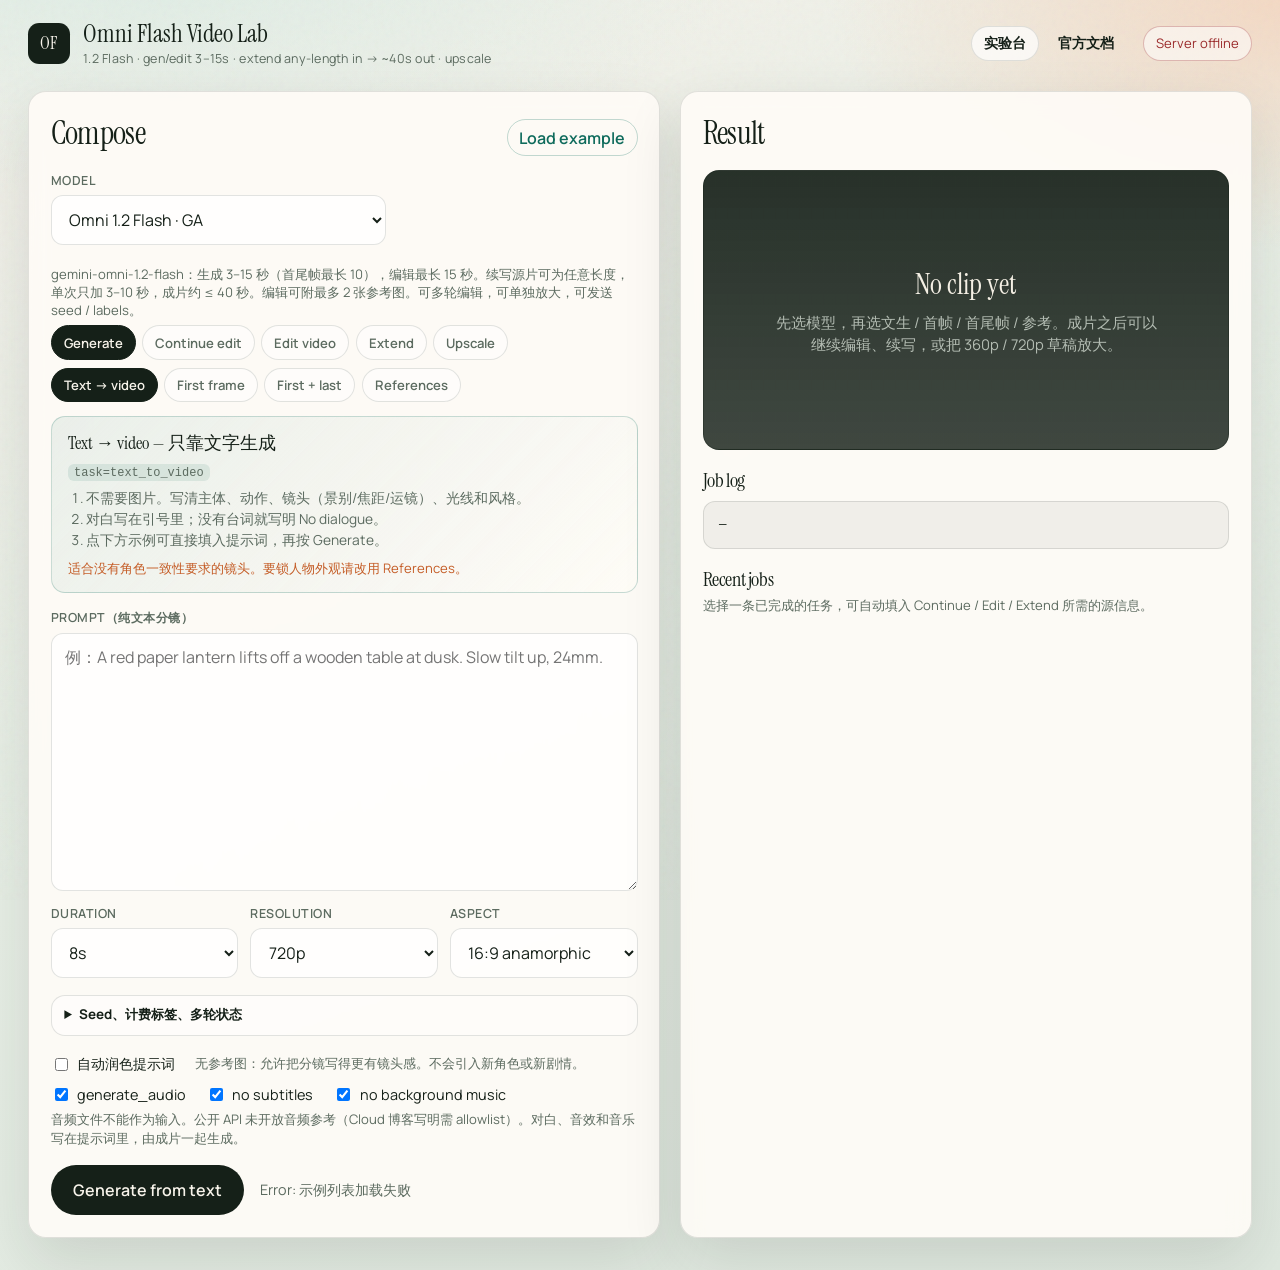
==== static/index.html @ a199cde3 "Omit video task when continuing an Omni interaction. The live API rejects previous_interaction_id to" ====
<!DOCTYPE html>
<html lang="zh-CN">
  <head>
    <meta charset="UTF-8" />
    <meta name="viewport" content="width=device-width, initial-scale=1" />
    <title>Omni Flash Video Lab</title>
    <link rel="preconnect" href="https://fonts.googleapis.com" />
    <link rel="preconnect" href="https://fonts.gstatic.com" crossorigin />
    <link
      href="https://fonts.googleapis.com/css2?family=Instrument+Serif:ital@0;1&family=Manrope:wght@400;500;600;700&display=swap"
      rel="stylesheet"
    />
    <link rel="stylesheet" href="/static/style.css?v=28" />
  </head>
  <body>
    <div class="noise" aria-hidden="true"></div>
    <header class="top">
      <div class="brand">
        <span class="brand-mark">OF</span>
        <div>
          <p class="brand-name">Omni Flash Video Lab</p>
          <p class="brand-sub" id="brandSub">1.2 Flash · 15s gen/edit · extend any-length in → ~40s out · upscale</p>
        </div>
      </div>
      <nav class="site-nav" aria-label="页面">
        <a href="/" aria-current="page">实验台</a>
        <a href="/docs">官方文档</a>
      </nav>
      <div class="health" id="health">Checking GCP…</div>
    </header>

    <main class="layout">
      <section class="panel compose">
        <div class="panel-head">
          <h1>Compose</h1>
          <button type="button" class="ghost" id="loadExample">Load example</button>
        </div>

        <div class="model-bar">
          <label class="field">
            <span>Model</span>
            <select id="modelSelect">
              <option value="gemini-omni-1.2-flash" selected>Omni 1.2 Flash · GA</option>
              <option value="gemini-omni-1.1-flash-preview">Omni 1.1 Flash · Preview</option>
              <option value="custom">自定义模型 ID</option>
            </select>
          </label>
          <label class="field" id="customModelField" hidden>
            <span>Model ID</span>
            <input id="customModel" type="text" spellcheck="false" placeholder="gemini-omni-…" />
          </label>
        </div>
        <p class="hint tight" id="modelNote">
          1.2 正式版：生成/编辑 3–15 秒；续写源片可为任意长度，单次只加 3–10 秒，成片约 ≤ 40 秒；可多轮编辑与放大。
        </p>

        <div class="mode-tabs" id="modeTabs" role="tablist" aria-label="Omni workflow">
          <button type="button" class="mode-tab active" data-mode="generate">Generate</button>
          <button type="button" class="mode-tab" data-mode="continue">Continue edit</button>
          <button type="button" class="mode-tab" data-mode="edit">Edit video</button>
          <button type="button" class="mode-tab" data-mode="extend">Extend</button>
          <button type="button" class="mode-tab" data-mode="upscale">Upscale</button>
        </div>

        <div class="mode-tabs gen-tabs" id="genTabs" role="tablist" aria-label="Generate task">
          <button type="button" class="mode-tab active" data-gen="text_to_video">Text → video</button>
          <button type="button" class="mode-tab" data-gen="image_to_video">First frame</button>
          <button type="button" class="mode-tab" data-gen="frames_to_video">First + last</button>
          <button type="button" class="mode-tab" data-gen="reference_to_video">References</button>
        </div>

        <aside class="guide" id="modeGuide">
          <p class="guide-title" id="guideTitle">Text → video — 纯文本生成</p>
          <p class="guide-task" id="guideTask"><code>task=text_to_video</code></p>
          <ol class="guide-steps" id="guideSteps"></ol>
          <p class="guide-note" id="guideNote"></p>
        </aside>

        <div class="example-row" id="exampleRow">
          <p class="example-label">试用示例</p>
          <div class="example-chips" id="exampleChips"></div>
        </div>

        <div class="source-box" id="sourceBox" hidden>
          <label class="field">
            <span>Source job / interaction</span>
            <input
              id="sourceJobId"
              type="text"
              placeholder="从右侧任务列表中选择，或直接填写 job id"
            />
          </label>
          <label class="field" id="sourceVideoField" hidden>
            <span>source video (gs://)</span>
            <input id="sourceVideoUri" type="text" placeholder="gs://…/omni-output/….mp4" />
          </label>
        </div>

        <label class="field" id="promptField">
          <span id="promptLabel">Prompt</span>
          <textarea
            id="prompt"
            rows="10"
            placeholder="粘贴分镜提示词与参考图 URL 数组，系统会自动解析并填充下方参考图列表。"
          ></textarea>
        </label>

        <div class="grid-3" id="mediaControls">
          <label class="field" id="durationField">
            <span>Duration</span>
            <select id="duration"></select>
          </label>
          <label class="field" id="resolutionField">
            <span>Resolution</span>
            <select id="resolution">
              <option value="360p">360p</option>
              <option value="720p" selected>720p</option>
              <option value="1080p">1080p</option>
              <option value="4k">4k</option>
            </select>
          </label>
          <label class="field" id="aspectField">
            <span>Aspect</span>
            <select id="aspectRatio">
              <option value="16:9" selected>16:9 anamorphic</option>
              <option value="9:16">9:16</option>
            </select>
          </label>
        </div>

        <details class="advanced" id="advanced">
          <summary>Seed、计费标签、多轮状态</summary>
          <div class="grid-3 advanced-grid">
            <label class="field" id="seedField">
              <span>Seed</span>
              <input id="seed" type="number" min="0" max="4294967295" step="1" placeholder="留空则不固定" />
            </label>
            <label class="field" id="labelsField">
              <span>Labels</span>
              <input id="labels" type="text" placeholder="team=demo, cost=lab" />
            </label>
            <label class="check stateful-check" id="statefulField">
              <input type="checkbox" id="stateful" checked />
              多轮编辑（不重传成片）
            </label>
          </div>
          <p class="hint tight" id="advancedHint">
            Seed 与 labels 只在 Omni 1.2 上发送。多轮编辑需要上一条任务的 interaction id，服务端大约保留 7 天。
          </p>
        </details>

        <div class="toggles" id="enhanceToggle">
          <label class="check"
            ><input type="checkbox" id="enhancePrompt" /> 自动润色提示词</label
          >
          <span class="hint tight" id="enhanceHint"
            >无参考图时会补运镜与转场；有参考图时不改分镜原文，只追加动作说明。</span
          >
        </div>

        <div class="toggles" id="audioToggles">
          <label class="check"
            ><input type="checkbox" id="generateAudio" checked /> generate_audio</label
          >
          <label class="check"
            ><input type="checkbox" id="noSubtitles" checked /> no subtitles</label
          >
          <label class="check"
            ><input type="checkbox" id="noBgm" checked /> no background music</label
          >
        </div>
        <p class="hint" id="audioInputNote">
          音频文件不能作为输入。公开 API 未开放音频参考（Cloud 博客写明需 allowlist）。对白、音效和音乐写在提示词里，由成片一起生成。
        </p>

        <div id="refsSection">
          <div class="refs-head">
            <h2 id="refsTitle">Reference images</h2>
            <div class="refs-actions">
              <button type="button" class="ghost" id="addImage">+ Add URL</button>
              <button type="button" class="ghost" id="uploadImages">Upload files</button>
            </div>
          </div>
          <p class="hint" id="refsHint">
            可粘贴公网 URL，或直接从本地上传。浏览器读不到的地址会改由服务端下载，再上传到 GCS。
          </p>
          <input
            id="filePicker"
            type="file"
            accept="image/png,image/jpeg,image/webp,image/gif,image/heic,image/heif"
            multiple
            hidden
          />
          <div id="imageList" class="image-list"></div>
        </div>

        <div id="videoRefs" hidden>
          <div class="refs-head">
            <h2>Reference videos</h2>
            <div class="refs-actions">
              <button type="button" class="ghost" id="addVideo">+ gs:// clip</button>
              <button type="button" class="ghost" id="uploadVideos">Upload clips</button>
            </div>
          </div>
          <p class="hint" id="videoHint">
            最多 3 段，用来锁人物、动作或风格，不当源片去剪辑。参考视频里的声音会被忽略。Gemini API 建议每段大约不超过 3 秒。
          </p>
          <input
            id="videoPicker"
            type="file"
            accept="video/mp4,video/webm,video/quicktime,video/mpeg"
            multiple
            hidden
          />
          <div id="videoList" class="image-list"></div>
        </div>

        <div class="actions">
          <button type="button" class="primary" id="generateBtn">Generate video</button>
          <button type="button" class="ghost" id="testGcsBtn">Test GCS upload</button>
          <p class="status-line" id="statusLine">Ready</p>
        </div>
      </section>

      <section class="panel result">
        <div class="panel-head">
          <h1>Result</h1>
          <span class="job-id" id="jobId"></span>
        </div>

        <div class="stage" id="stage">
          <div class="stage-empty" id="stageEmpty">
            <p class="stage-title">No clip yet</p>
            <p class="stage-copy" id="stageEmptyCopy">
              先选模型，再选文生 / 首帧 / 首尾帧 / 参考。成片之后可以继续编辑、续写，或把 360p / 720p 草稿放大。
            </p>
          </div>
          <video id="player" controls playsinline hidden></video>
        </div>

        <div class="suggestions" id="suggestions" hidden>
          <p class="suggestions-title" id="suggestionsTitle">下一步试试</p>
          <div class="bubbles" id="suggestionBubbles"></div>
        </div>

        <div class="result-actions" id="resultActions" hidden>
          <button type="button" class="ghost" id="regenBtn">重新生成</button>
          <button type="button" class="ghost" id="useForContinue">以此结果继续编辑</button>
          <button type="button" class="ghost" id="useForEdit">以此结果编辑</button>
          <button type="button" class="ghost" id="useForExtend">以此结果续写</button>
          <button type="button" class="ghost" id="useForUpscale">以此结果放大</button>
        </div>

        <div class="comparison" id="comparison" hidden>
          <div class="comparison-head">
            <h2>Comparison</h2>
            <div class="comparison-tools">
              <button type="button" class="ghost" id="playAllBtn">同步播放</button>
              <button type="button" class="ghost" id="resetAllBtn">回到开头</button>
            </div>
          </div>
          <p class="hint tight" id="comparisonHint"></p>
          <div class="comparison-grid" id="comparisonGrid"></div>
        </div>

        <div class="meta-block">
          <h2>Job log</h2>
          <pre id="jobLog">—</pre>
        </div>

        <div class="meta-block" id="promptBlock" hidden>
          <h2>Prompt sent to Omni</h2>
          <p class="hint tight" id="promptDiffNote"></p>
          <pre id="promptSent">—</pre>
        </div>

        <div class="meta-block" id="thoughtsBlock" hidden>
          <h2>Model thoughts</h2>
          <pre id="thoughts">—</pre>
        </div>

        <div class="history">
          <h2>Recent jobs</h2>
          <p class="hint tight">
            选择一条已完成的任务，可自动填入 Continue / Edit / Extend 所需的源信息。
          </p>
          <ul id="jobList"></ul>
        </div>
      </section>
    </main>

    <script src="/static/app.js?v=33"></script>
  </body>
</html>
---- static/style.css ----
:root {
  --ink: #152018;
  --muted: #5c6b60;
  --paper: #e8efe6;
  --panel: rgba(255, 252, 247, 0.88);
  --line: rgba(21, 32, 24, 0.12);
  --accent: #0f6b5c;
  --accent-2: #c45c26;
  --shadow: 0 24px 60px rgba(21, 32, 24, 0.12);
  --radius: 18px;
  --font-display: "Instrument Serif", Georgia, serif;
  --font-body: "Manrope", system-ui, sans-serif;
}

* {
  box-sizing: border-box;
}

/* Class-level `display` beats the hidden attribute's UA style — force it back. */
[hidden] {
  display: none !important;
}

.suggestions {
  margin-top: 14px;
}
.suggestions-title {
  margin: 0 0 8px;
  font-size: 12px;
  opacity: 0.65;
}
.bubbles {
  display: flex;
  flex-wrap: wrap;
  gap: 8px;
}
.bubble {
  position: relative;
  display: inline-flex;
  align-items: center;
  gap: 8px;
  max-width: 100%;
  padding: 8px 14px;
  border: 1px solid rgba(255, 255, 255, 0.14);
  border-radius: 16px 16px 16px 4px;
  background: rgba(255, 255, 255, 0.05);
  color: inherit;
  font: inherit;
  font-size: 12px;
  text-align: left;
  cursor: pointer;
  transition: border-color 0.15s ease, background 0.15s ease, transform 0.15s ease;
}
.bubble:hover {
  border-color: rgba(120, 190, 255, 0.55);
  background: rgba(120, 190, 255, 0.1);
  transform: translateY(-1px);
}
.bubble .bubble-mode {
  flex: none;
  padding: 1px 7px;
  border-radius: 999px;
  font-size: 10px;
  letter-spacing: 0.04em;
  text-transform: uppercase;
  background: rgba(255, 255, 255, 0.1);
  opacity: 0.8;
}
.bubble .bubble-text {
  overflow: hidden;
  text-overflow: ellipsis;
  white-space: nowrap;
  max-width: 260px;
}

.comparison {
  margin-top: 22px;
}
.comparison-head {
  display: flex;
  align-items: center;
  justify-content: space-between;
  gap: 12px;
}
.comparison-tools {
  display: flex;
  gap: 8px;
}
.comparison-grid {
  display: grid;
  grid-template-columns: repeat(auto-fit, minmax(220px, 1fr));
  gap: 12px;
  margin-top: 10px;
}
.clip-card {
  margin: 0;
  padding: 10px;
  border: 1px solid rgba(255, 255, 255, 0.1);
  border-radius: 12px;
  background: rgba(255, 255, 255, 0.03);
}
.clip-card.current {
  border-color: rgba(120, 190, 255, 0.55);
  background: rgba(120, 190, 255, 0.08);
}
.clip-card figcaption {
  display: flex;
  align-items: baseline;
  justify-content: space-between;
  gap: 8px;
  margin-bottom: 8px;
  font-size: 12px;
}
.clip-card figcaption span {
  opacity: 0.6;
}
.clip-card video {
  width: 100%;
  border-radius: 8px;
  display: block;
  background: #000;
}
.clip-prompt {
  margin: 8px 0 0;
  font-size: 11px;
  line-height: 1.5;
  opacity: 0.65;
  display: -webkit-box;
  -webkit-line-clamp: 3;
  -webkit-box-orient: vertical;
  overflow: hidden;
}
button:disabled {
  opacity: 0.4;
  cursor: not-allowed;
}

html,
body {
  margin: 0;
  min-height: 100%;
}

body {
  font-family: var(--font-body);
  color: var(--ink);
  background:
    radial-gradient(1200px 600px at 10% -10%, #d7ebe3 0%, transparent 55%),
    radial-gradient(900px 500px at 100% 0%, #f3d9c4 0%, transparent 50%),
    linear-gradient(160deg, #f4f1ea 0%, var(--paper) 45%, #dfe8df 100%);
}

.noise {
  pointer-events: none;
  position: fixed;
  inset: 0;
  opacity: 0.04;
  background-image: url("data:image/svg+xml,%3Csvg viewBox='0 0 200 200' xmlns='http://www.w3.org/2000/svg'%3E%3Cfilter id='n'%3E%3CfeTurbulence type='fractalNoise' baseFrequency='0.85' numOctaves='4' stitchTiles='stitch'/%3E%3C/filter%3E%3Crect width='100%25' height='100%25' filter='url(%23n)'/%3E%3C/svg%3E");
  z-index: 0;
}

.top,
.layout {
  position: relative;
  z-index: 1;
}

.top {
  display: flex;
  justify-content: space-between;
  align-items: center;
  gap: 1rem;
  padding: 1.25rem 1.75rem 0.5rem;
}

.brand {
  display: flex;
  gap: 0.85rem;
  align-items: center;
}

.brand-mark {
  width: 2.6rem;
  height: 2.6rem;
  border-radius: 0.7rem;
  display: grid;
  place-items: center;
  background: var(--ink);
  color: #f7f3ea;
  font-family: var(--font-display);
  font-size: 1.15rem;
  letter-spacing: 0.02em;
}

.brand-name {
  margin: 0;
  font-family: var(--font-display);
  font-size: 1.55rem;
  line-height: 1.1;
}

.brand-sub {
  margin: 0.15rem 0 0;
  color: var(--muted);
  font-size: 0.78rem;
  letter-spacing: 0.02em;
}

.health {
  font-size: 0.82rem;
  color: var(--muted);
  padding: 0.45rem 0.75rem;
  border: 1px solid var(--line);
  border-radius: 999px;
  background: rgba(255, 255, 255, 0.55);
}

.health.ok {
  color: var(--accent);
  border-color: rgba(15, 107, 92, 0.35);
}

.health.bad {
  color: #9b2c2c;
  border-color: rgba(155, 44, 44, 0.3);
}

.layout {
  display: grid;
  grid-template-columns: 1.05fr 0.95fr;
  gap: 1.25rem;
  padding: 1rem 1.75rem 2rem;
  max-width: 1280px;
  margin: 0 auto;
}

.panel {
  background: var(--panel);
  border: 1px solid var(--line);
  border-radius: var(--radius);
  box-shadow: var(--shadow);
  backdrop-filter: blur(10px);
  padding: 1.25rem 1.35rem 1.4rem;
}

.panel-head {
  display: flex;
  align-items: baseline;
  justify-content: space-between;
  gap: 1rem;
  margin-bottom: 1rem;
}

.panel-head h1,
.refs-head h2,
.meta-block h2,
.history h2 {
  margin: 0;
  font-family: var(--font-display);
  font-weight: 400;
  letter-spacing: -0.02em;
}

.panel-head h1 {
  font-size: 2rem;
}

.refs-head {
  display: flex;
  align-items: center;
  justify-content: space-between;
  margin: 1.1rem 0 0.35rem;
}

.refs-head h2,
.meta-block h2,
.history h2 {
  font-size: 1.25rem;
}

.field {
  display: flex;
  flex-direction: column;
  gap: 0.4rem;
  margin-bottom: 0.85rem;
}

.field span {
  font-size: 0.78rem;
  font-weight: 600;
  letter-spacing: 0.04em;
  text-transform: uppercase;
  color: var(--muted);
}

textarea,
select,
input[type="url"] {
  width: 100%;
  border: 1px solid var(--line);
  border-radius: 12px;
  background: rgba(255, 255, 255, 0.72);
  color: var(--ink);
  font: inherit;
  padding: 0.75rem 0.85rem;
}

textarea {
  resize: vertical;
  min-height: 160px;
  line-height: 1.45;
}

textarea:focus,
select:focus,
input[type="url"]:focus {
  outline: 2px solid rgba(15, 107, 92, 0.35);
  border-color: rgba(15, 107, 92, 0.45);
}

.grid-3 {
  display: grid;
  grid-template-columns: repeat(3, 1fr);
  gap: 0.75rem;
}

.toggles {
  display: flex;
  flex-wrap: wrap;
  gap: 0.85rem 1.25rem;
  margin: 0.2rem 0 0.4rem;
}

.check {
  display: inline-flex;
  align-items: center;
  gap: 0.4rem;
  font-size: 0.9rem;
  color: var(--ink);
}

.hint {
  margin: 0 0 0.75rem;
  color: var(--muted);
  font-size: 0.82rem;
  line-height: 1.4;
}

.image-list {
  display: flex;
  flex-direction: column;
  gap: 0.65rem;
}

.image-row {
  display: grid;
  grid-template-columns: 72px 1fr auto;
  gap: 0.65rem;
  align-items: center;
  padding: 0.55rem;
  border: 1px solid var(--line);
  border-radius: 14px;
  background: rgba(255, 255, 255, 0.5);
}

.thumb {
  width: 72px;
  height: 72px;
  border-radius: 10px;
  object-fit: cover;
  background: #d5ddd4;
}

.thumb.placeholder {
  display: grid;
  place-items: center;
  color: var(--muted);
  font-size: 0.72rem;
  text-align: center;
  padding: 0.25rem;
}

.image-row .idx {
  font-size: 0.72rem;
  font-weight: 700;
  color: var(--accent);
  margin-bottom: 0.25rem;
}

.hint.tight {
  margin-top: 0.25rem;
  margin-bottom: 0.35rem;
}

.site-nav {
  display: flex;
  gap: 0.4rem;
  margin-left: auto;
}

.site-nav a {
  color: var(--ink);
  text-decoration: none;
  font-size: 0.86rem;
  font-weight: 650;
  padding: 0.4rem 0.75rem;
  border-radius: 999px;
  border: 1px solid transparent;
}

.site-nav a[aria-current="page"],
.site-nav a:hover {
  border-color: var(--line);
  background: rgba(255, 255, 255, 0.7);
}

.model-bar {
  display: grid;
  grid-template-columns: minmax(0, 1.4fr) minmax(0, 1fr);
  gap: 0.75rem;
  margin-bottom: 0.35rem;
}

.advanced {
  margin: 0.2rem 0 0.9rem;
  padding: 0.55rem 0.8rem 0.7rem;
  border: 1px solid var(--line);
  border-radius: 14px;
  background: rgba(255, 255, 255, 0.46);
}

.advanced summary {
  cursor: pointer;
  font-size: 0.84rem;
  font-weight: 700;
}

.advanced-grid {
  margin-top: 0.7rem;
}

.stateful-check {
  align-self: end;
  margin-bottom: 0.35rem;
}

.docs {
  max-width: 980px;
  margin: 0 auto;
  padding: 0.5rem 1.5rem 3rem;
}

.docs h1 {
  font-family: var(--font-display);
  font-size: 2.4rem;
  font-weight: 400;
  margin: 0.2rem 0 0.4rem;
}

.docs h2 {
  font-family: var(--font-display);
  font-size: 1.7rem;
  font-weight: 400;
  margin: 1.8rem 0 0.5rem;
}

.docs p,
.docs li {
  line-height: 1.55;
}

.doc-grid {
  display: grid;
  grid-template-columns: 1fr 1fr;
  gap: 0.8rem;
  margin: 0.8rem 0 1rem;
}

.doc-card {
  display: block;
  padding: 0.9rem 1rem;
  border-radius: 16px;
  background: var(--panel);
  border: 1px solid var(--line);
  color: inherit;
  text-decoration: none;
  box-shadow: var(--shadow);
}

.doc-card strong {
  display: block;
  margin-bottom: 0.25rem;
}

.doc-card span {
  color: var(--muted);
  font-size: 0.86rem;
}

.table-scroll {
  max-width: 100%;
  overflow-x: auto;
}

.docs {
  overflow-wrap: anywhere;
}

.docs table {
  width: 100%;
  min-width: 640px;
  border-collapse: collapse;
  background: var(--panel);
  border-radius: 16px;
  overflow: hidden;
  font-size: 0.9rem;
}

.docs th,
.docs td {
  text-align: left;
  padding: 0.55rem 0.7rem;
  border-bottom: 1px solid var(--line);
  vertical-align: top;
}

.docs th {
  font-size: 0.75rem;
  letter-spacing: 0.04em;
  text-transform: uppercase;
  color: var(--muted);
}

.mode-tabs {
  display: flex;
  flex-wrap: wrap;
  gap: 0.4rem;
  margin: 0.35rem 0 0.85rem;
}

.mode-tab {
  border: 1px solid var(--line);
  background: rgba(255, 255, 255, 0.5);
  color: var(--muted);
  font: inherit;
  font-size: 0.82rem;
  font-weight: 600;
  padding: 0.45rem 0.75rem;
  border-radius: 999px;
  cursor: pointer;
}

.mode-tab.active {
  background: var(--ink);
  color: #f7f3ea;
  border-color: var(--ink);
}

.gen-tabs {
  margin-top: -0.35rem;
}

.guide-task {
  margin: 0 0 0.45rem;
  font-size: 0.75rem;
  color: var(--muted);
}

.guide-task code {
  font-size: 0.75rem;
  padding: 0.1rem 0.4rem;
  border-radius: 6px;
  background: rgba(15, 107, 92, 0.1);
}

.example-row {
  margin: 0 0 0.95rem;
}

.example-label {
  margin: 0 0 0.4rem;
  font-size: 0.72rem;
  font-weight: 700;
  letter-spacing: 0.06em;
  text-transform: uppercase;
  color: var(--muted);
}

.example-chips {
  display: flex;
  flex-wrap: wrap;
  gap: 0.4rem;
}

.example-chip {
  border: 1px dashed var(--line);
  background: rgba(255, 255, 255, 0.55);
  color: var(--ink);
  font: inherit;
  font-size: 0.78rem;
  font-weight: 600;
  padding: 0.35rem 0.7rem;
  border-radius: 999px;
  cursor: pointer;
}

.example-chip:hover,
.example-chip.active {
  border-style: solid;
  border-color: var(--accent);
  background: rgba(15, 107, 92, 0.1);
  color: var(--accent);
}

.refs-actions {
  display: flex;
  flex-wrap: wrap;
  gap: 0.35rem;
}

.image-row {
  display: grid;
  grid-template-columns: 72px 1fr auto;
  gap: 0.65rem;
  align-items: center;
  padding: 0.55rem;
  border: 1px solid var(--line);
  border-radius: 14px;
  background: rgba(255, 255, 255, 0.5);
}

.image-row .mid {
  min-width: 0;
}

.image-row .file-name {
  margin: 0.25rem 0 0;
  font-size: 0.72rem;
  color: var(--muted);
  overflow: hidden;
  text-overflow: ellipsis;
  white-space: nowrap;
}

.row-actions {
  display: flex;
  flex-direction: column;
  gap: 0.3rem;
}

input[type="url"] {
  width: 100%;
}

.guide {
  margin: 0 0 1rem;
  padding: 0.85rem 1rem;
  border-radius: 14px;
  border: 1px solid rgba(15, 107, 92, 0.22);
  background: linear-gradient(
    135deg,
    rgba(15, 107, 92, 0.08),
    rgba(255, 252, 247, 0.7)
  );
}

.guide-title {
  margin: 0 0 0.45rem;
  font-family: var(--font-display);
  font-size: 1.15rem;
  color: var(--ink);
}

.guide-steps {
  margin: 0;
  padding-left: 1.15rem;
  color: var(--muted);
  font-size: 0.86rem;
  line-height: 1.55;
}

.guide-note {
  margin: 0.55rem 0 0;
  font-size: 0.82rem;
  color: var(--accent-2);
  line-height: 1.45;
}

.source-box {
  display: grid;
  gap: 0.65rem;
  margin-bottom: 0.85rem;
}

.source-box input[readonly] {
  opacity: 0.85;
}

.result-actions {
  display: flex;
  flex-wrap: wrap;
  gap: 0.45rem;
  margin-top: 0.75rem;
}

.actions {
  margin-top: 1.15rem;
  display: flex;
  align-items: center;
  gap: 1rem;
  flex-wrap: wrap;
}

.primary,
.ghost {
  border: none;
  cursor: pointer;
  font: inherit;
  font-weight: 600;
  border-radius: 999px;
  transition: transform 0.15s ease, opacity 0.15s ease, background 0.15s ease;
}

.primary {
  background: var(--ink);
  color: #f7f3ea;
  padding: 0.85rem 1.4rem;
}

.primary:hover:not(:disabled) {
  transform: translateY(-1px);
  background: #0d1711;
}

.primary:disabled {
  opacity: 0.55;
  cursor: not-allowed;
}

.ghost {
  background: transparent;
  color: var(--accent);
  padding: 0.4rem 0.7rem;
  border: 1px solid rgba(15, 107, 92, 0.25);
}

.ghost:hover {
  background: rgba(15, 107, 92, 0.08);
}

.ghost.danger {
  color: #9b2c2c;
  border-color: rgba(155, 44, 44, 0.25);
}

.status-line {
  margin: 0;
  color: var(--muted);
  font-size: 0.9rem;
}

.job-id {
  font-size: 0.8rem;
  color: var(--muted);
  font-variant-numeric: tabular-nums;
}

.stage {
  position: relative;
  min-height: 280px;
  border-radius: 16px;
  overflow: hidden;
  background:
    linear-gradient(180deg, rgba(21, 32, 24, 0.92), rgba(21, 32, 24, 0.82)),
    repeating-linear-gradient(
      90deg,
      transparent,
      transparent 11px,
      rgba(255, 255, 255, 0.03) 11px,
      rgba(255, 255, 255, 0.03) 12px
    );
  border: 1px solid rgba(21, 32, 24, 0.35);
  display: grid;
  place-items: center;
}

.stage-empty {
  text-align: center;
  padding: 2rem;
  color: #d7e0d6;
  max-width: 28rem;
}

.stage-title {
  font-family: var(--font-display);
  font-size: 1.8rem;
  margin: 0 0 0.5rem;
  color: #f4efe4;
}

.stage-copy {
  margin: 0;
  color: rgba(215, 224, 214, 0.78);
  line-height: 1.5;
  font-size: 0.92rem;
}

#player {
  width: 100%;
  max-height: 420px;
  background: #000;
}

.meta-block,
.history {
  margin-top: 1.1rem;
}

pre {
  margin: 0.5rem 0 0;
  padding: 0.85rem 0.95rem;
  border-radius: 12px;
  background: rgba(21, 32, 24, 0.05);
  border: 1px solid var(--line);
  white-space: pre-wrap;
  word-break: break-word;
  font-size: 0.78rem;
  line-height: 1.45;
  max-height: 180px;
  overflow: auto;
}

#jobList {
  list-style: none;
  margin: 0.55rem 0 0;
  padding: 0;
  display: flex;
  flex-direction: column;
  gap: 0.4rem;
}

#jobList li {
  display: flex;
  justify-content: space-between;
  gap: 0.75rem;
  padding: 0.55rem 0.7rem;
  border-radius: 10px;
  border: 1px solid var(--line);
  background: rgba(255, 255, 255, 0.45);
  cursor: pointer;
  font-size: 0.85rem;
}

#jobList li:hover {
  border-color: rgba(15, 107, 92, 0.35);
}

#jobList .tag {
  color: var(--muted);
  font-variant-numeric: tabular-nums;
}

#jobList .tag.completed {
  color: var(--accent);
}

#jobList .tag.failed {
  color: #9b2c2c;
}

@media (max-width: 960px) {
  .layout {
    grid-template-columns: 1fr;
    padding: 1rem;
  }

  .top {
    padding: 1rem 1rem 0.25rem;
    align-items: flex-start;
    flex-direction: column;
  }

  .grid-3,
  .model-bar,
  .doc-grid {
    grid-template-columns: 1fr;
  }

  .site-nav {
    margin-left: 0;
  }
}
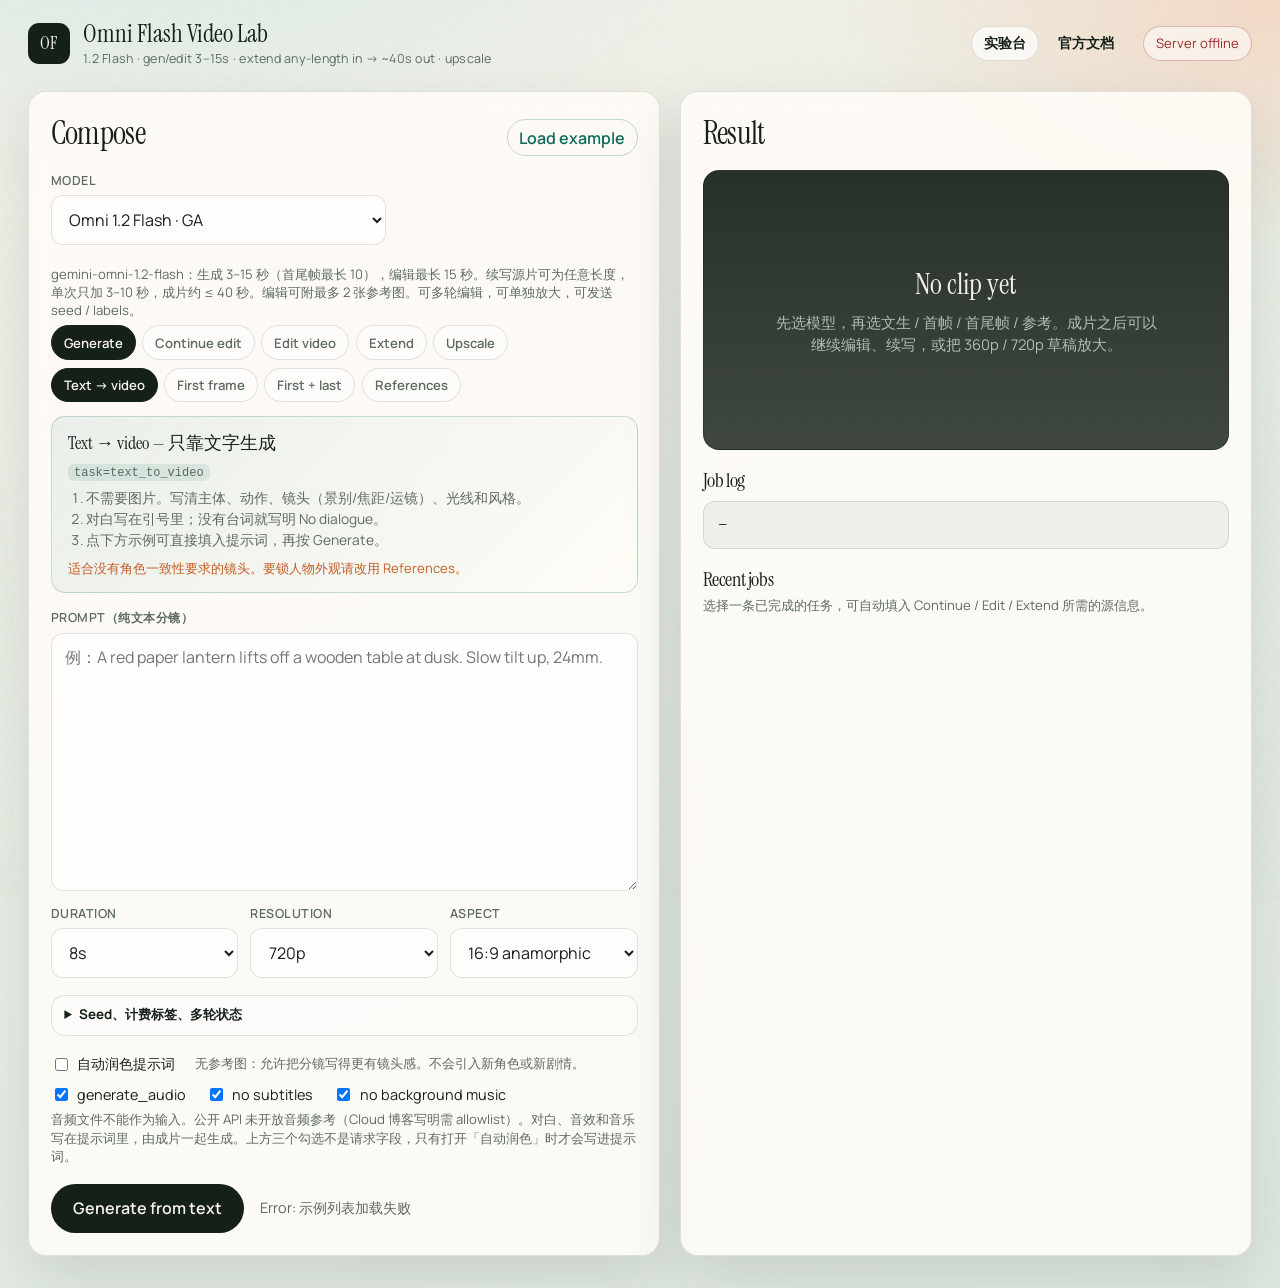
==== commit df1e0af2: "Keep Omni follow-up fields from contradicting each other. Edit can continue a stored interaction onl" ====
--- a/static/index.html
+++ b/static/index.html
@@ -170,7 +170,7 @@
           >
         </div>
         <p class="hint" id="audioInputNote">
-          音频文件不能作为输入。公开 API 未开放音频参考（Cloud 博客写明需 allowlist）。对白、音效和音乐写在提示词里，由成片一起生成。
+          音频文件不能作为输入。公开 API 未开放音频参考（Cloud 博客写明需 allowlist）。对白、音效和音乐写在提示词里，由成片一起生成。上方三个勾选不是请求字段，只有打开「自动润色」时才会写进提示词。
         </p>
 
         <div id="refsSection">
@@ -289,6 +289,6 @@
       </section>
     </main>
 
-    <script src="/static/app.js?v=33"></script>
+    <script src="/static/app.js?v=34"></script>
   </body>
 </html>
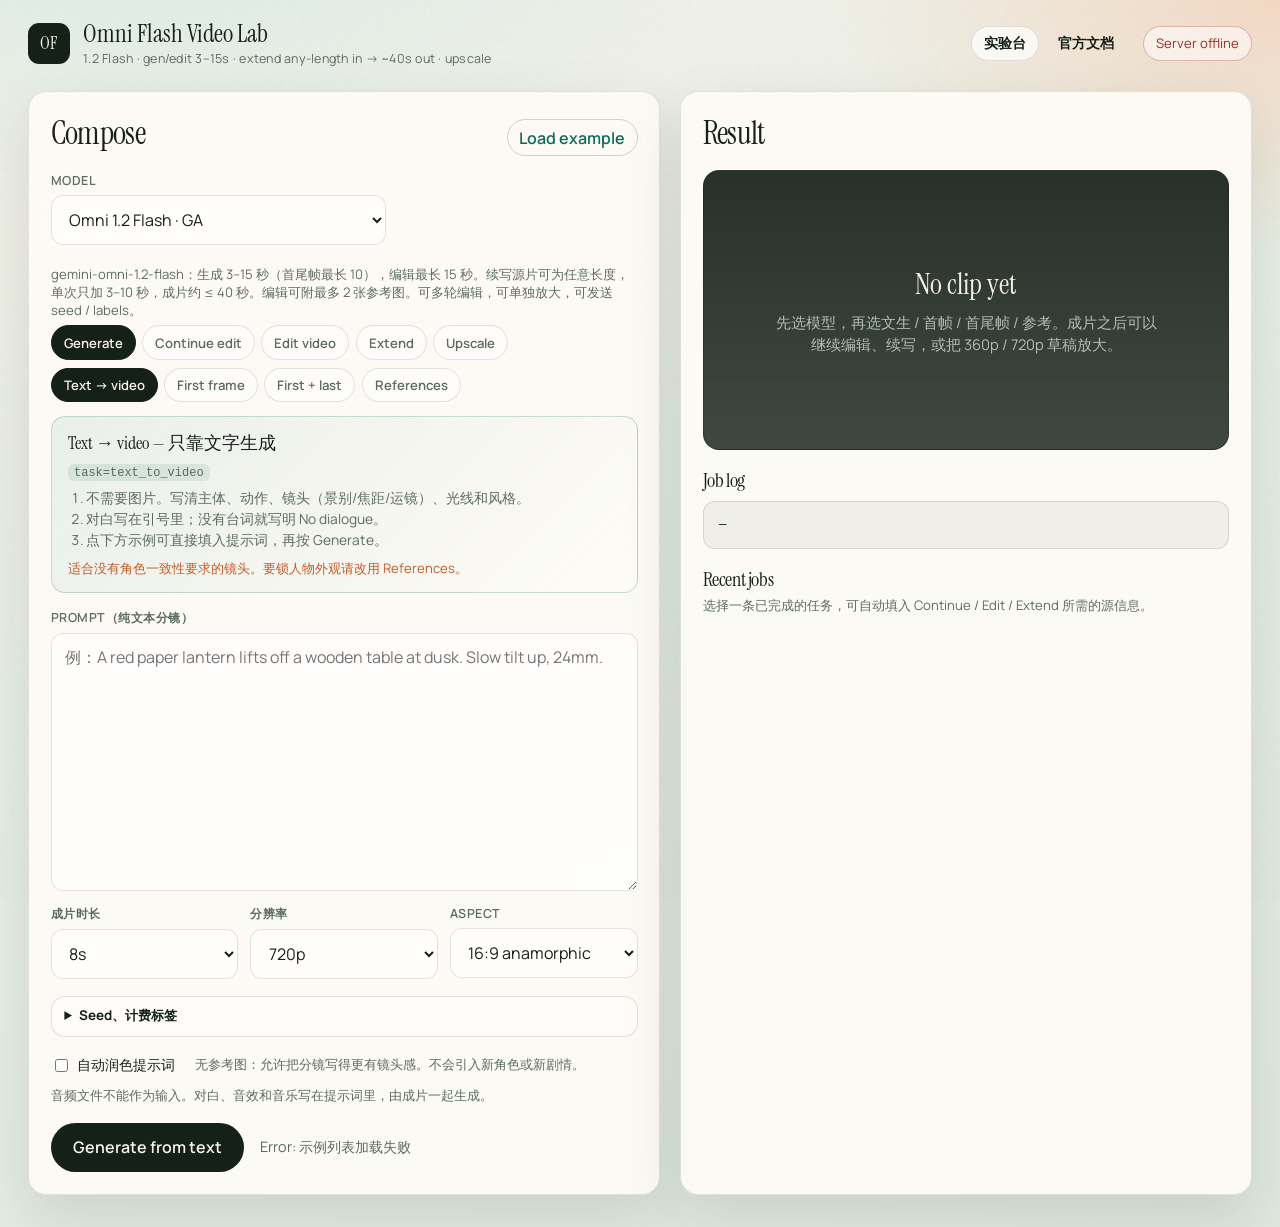
==== commit d0e6d626: "Show only the controls for the selected Omni action. Switching Generate, Edit, Extend, or Upscale no" ====
--- a/static/index.html
+++ b/static/index.html
@@ -10,7 +10,7 @@
       href="https://fonts.googleapis.com/css2?family=Instrument+Serif:ital@0;1&family=Manrope:wght@400;500;600;700&display=swap"
       rel="stylesheet"
     />
-    <link rel="stylesheet" href="/static/style.css?v=28" />
+    <link rel="stylesheet" href="/static/style.css?v=29" />
   </head>
   <body>
     <div class="noise" aria-hidden="true"></div>
@@ -107,11 +107,11 @@
 
         <div class="grid-3" id="mediaControls">
           <label class="field" id="durationField">
-            <span>Duration</span>
+            <span id="durationName">成片时长</span>
             <select id="duration"></select>
           </label>
           <label class="field" id="resolutionField">
-            <span>Resolution</span>
+            <span id="resolutionName">分辨率</span>
             <select id="resolution">
               <option value="360p">360p</option>
               <option value="720p" selected>720p</option>
@@ -129,7 +129,7 @@
         </div>
 
         <details class="advanced" id="advanced">
-          <summary>Seed、计费标签、多轮状态</summary>
+          <summary id="advancedSummary">Seed、计费标签</summary>
           <div class="grid-3 advanced-grid">
             <label class="field" id="seedField">
               <span>Seed</span>
@@ -158,19 +158,19 @@
           >
         </div>
 
-        <div class="toggles" id="audioToggles">
-          <label class="check"
-            ><input type="checkbox" id="generateAudio" checked /> generate_audio</label
-          >
-          <label class="check"
-            ><input type="checkbox" id="noSubtitles" checked /> no subtitles</label
-          >
-          <label class="check"
-            ><input type="checkbox" id="noBgm" checked /> no background music</label
+        <div class="toggles" id="audioToggles" hidden>
+          <label class="check"
+            ><input type="checkbox" id="generateAudio" checked /> 对白与音效</label
+          >
+          <label class="check"
+            ><input type="checkbox" id="noSubtitles" checked /> 不要烧录字幕</label
+          >
+          <label class="check"
+            ><input type="checkbox" id="noBgm" checked /> 不要背景音乐</label
           >
         </div>
         <p class="hint" id="audioInputNote">
-          音频文件不能作为输入。公开 API 未开放音频参考（Cloud 博客写明需 allowlist）。对白、音效和音乐写在提示词里，由成片一起生成。上方三个勾选不是请求字段，只有打开「自动润色」时才会写进提示词。
+          音频文件不能作为输入。对白、音效和音乐写在提示词里，由成片一起生成。
         </p>
 
         <div id="refsSection">
@@ -289,6 +289,6 @@
       </section>
     </main>
 
-    <script src="/static/app.js?v=34"></script>
+    <script src="/static/app.js?v=35"></script>
   </body>
 </html>
--- a/static/style.css
+++ b/static/style.css
@@ -320,7 +320,7 @@
 
 .grid-3 {
   display: grid;
-  grid-template-columns: repeat(3, 1fr);
+  grid-template-columns: repeat(auto-fit, minmax(11rem, 1fr));
   gap: 0.75rem;
 }
 
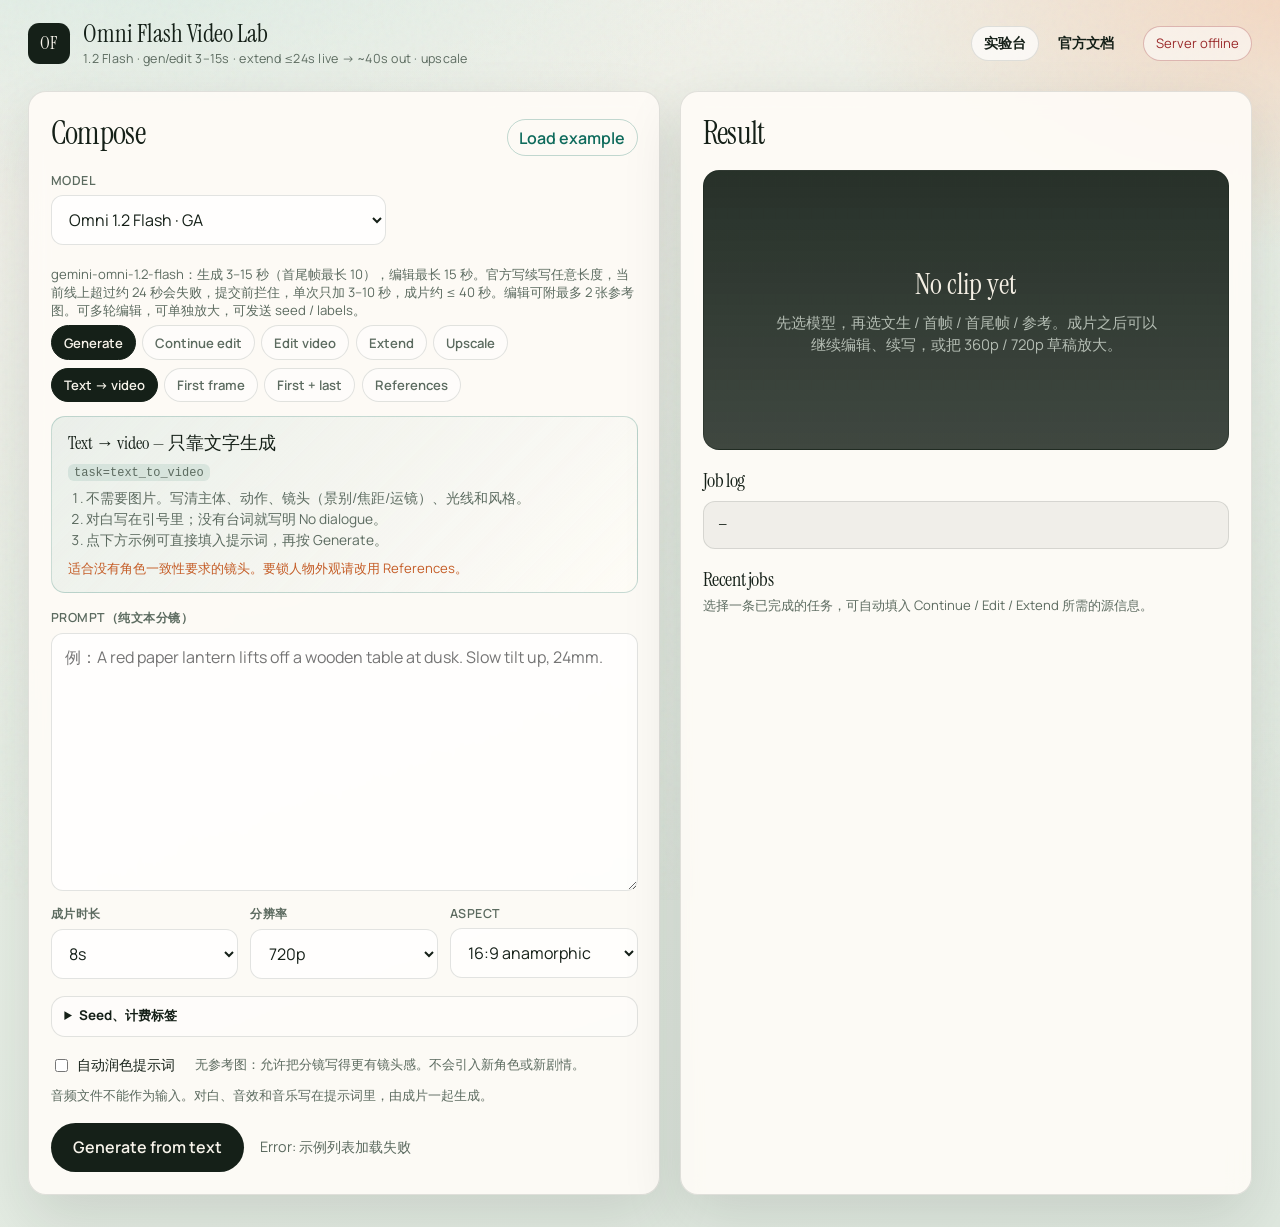
==== commit b5bd7356: "Refuse Omni extend when the source is past the live limit. A 30s progressive clip fails in generatio" ====
--- a/static/index.html
+++ b/static/index.html
@@ -19,7 +19,7 @@
         <span class="brand-mark">OF</span>
         <div>
           <p class="brand-name">Omni Flash Video Lab</p>
-          <p class="brand-sub" id="brandSub">1.2 Flash · 15s gen/edit · extend any-length in → ~40s out · upscale</p>
+          <p class="brand-sub" id="brandSub">1.2 Flash · 15s gen/edit · extend ≤24s live → ~40s out · upscale</p>
         </div>
       </div>
       <nav class="site-nav" aria-label="页面">
@@ -51,7 +51,7 @@
           </label>
         </div>
         <p class="hint tight" id="modelNote">
-          1.2 正式版：生成/编辑 3–15 秒；续写源片可为任意长度，单次只加 3–10 秒，成片约 ≤ 40 秒；可多轮编辑与放大。
+          1.2 正式版：生成/编辑 3–15 秒。官方写续写任意长度，当前线上超过约 24 秒会失败，提交前拦住。单次只加 3–10 秒，成片约 ≤ 40 秒。可多轮编辑与放大。
         </p>
 
         <div class="mode-tabs" id="modeTabs" role="tablist" aria-label="Omni workflow">
@@ -289,6 +289,6 @@
       </section>
     </main>
 
-    <script src="/static/app.js?v=35"></script>
+    <script src="/static/app.js?v=36"></script>
   </body>
 </html>
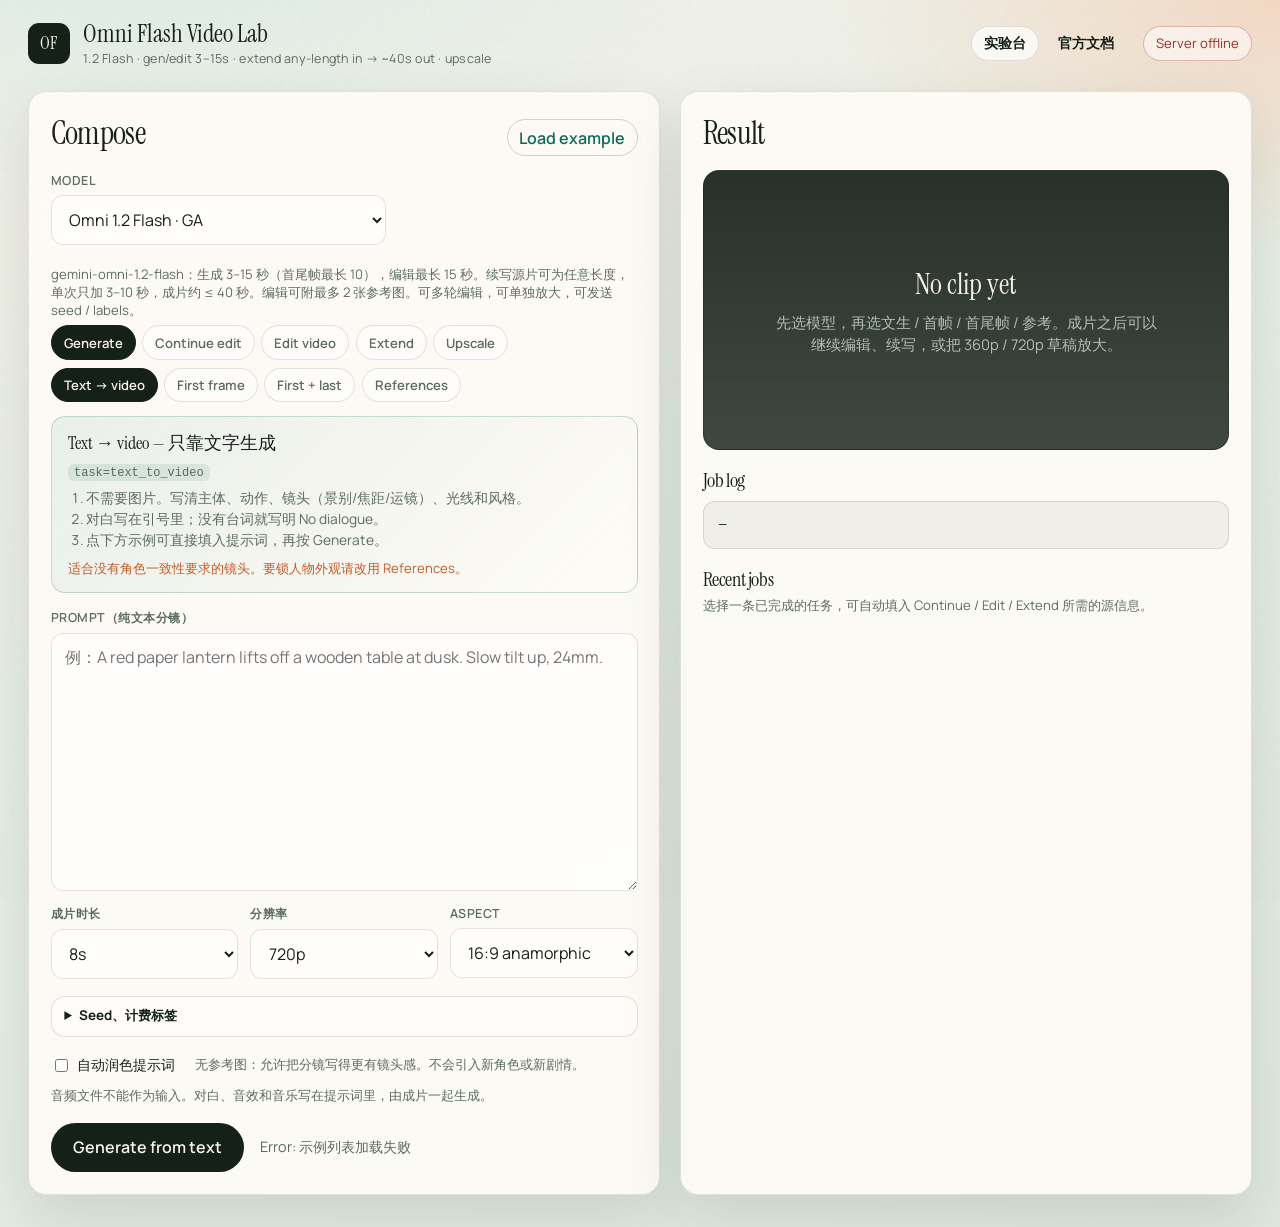
==== commit df75b68a: "Present Omni extend the way the official docs describe it. The demo again accepts any-length 1.2 sou" ====
--- a/static/index.html
+++ b/static/index.html
@@ -19,7 +19,7 @@
         <span class="brand-mark">OF</span>
         <div>
           <p class="brand-name">Omni Flash Video Lab</p>
-          <p class="brand-sub" id="brandSub">1.2 Flash · 15s gen/edit · extend ≤24s live → ~40s out · upscale</p>
+          <p class="brand-sub" id="brandSub">1.2 Flash · 15s gen/edit · extend any-length in → ~40s out · upscale</p>
         </div>
       </div>
       <nav class="site-nav" aria-label="页面">
@@ -51,7 +51,7 @@
           </label>
         </div>
         <p class="hint tight" id="modelNote">
-          1.2 正式版：生成/编辑 3–15 秒。官方写续写任意长度，当前线上超过约 24 秒会失败，提交前拦住。单次只加 3–10 秒，成片约 ≤ 40 秒。可多轮编辑与放大。
+          1.2 正式版：生成/编辑 3–15 秒；续写源片可为任意长度，单次只加 3–10 秒，成片约 ≤ 40 秒；可多轮编辑与放大。
         </p>
 
         <div class="mode-tabs" id="modeTabs" role="tablist" aria-label="Omni workflow">
@@ -289,6 +289,6 @@
       </section>
     </main>
 
-    <script src="/static/app.js?v=36"></script>
+    <script src="/static/app.js?v=37"></script>
   </body>
 </html>
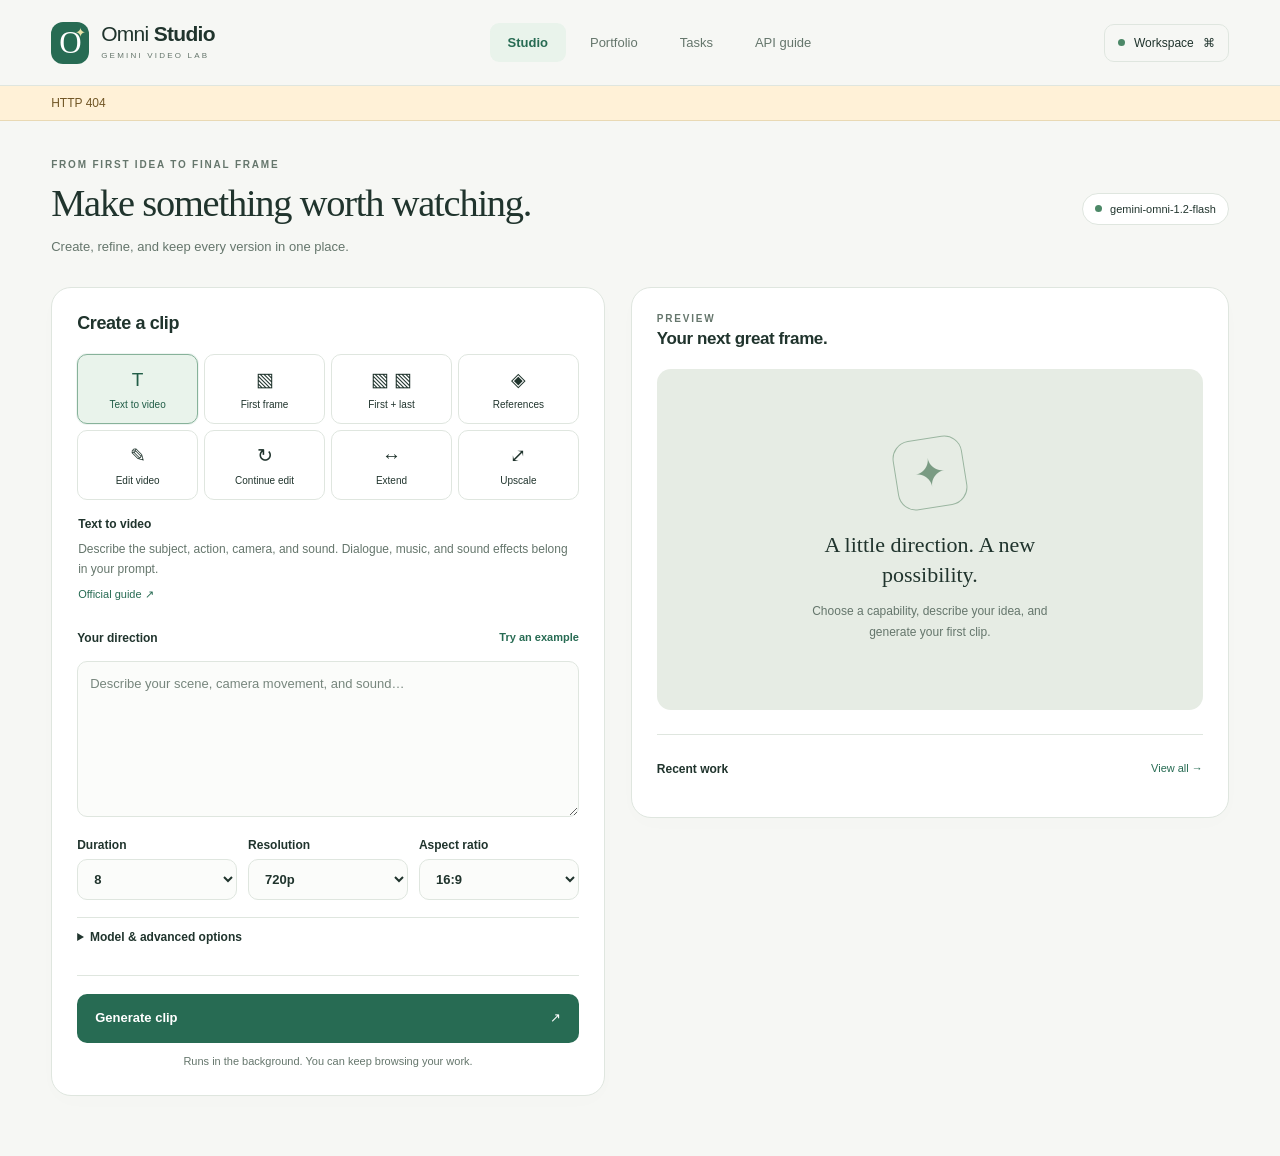
==== commit 2a1ebace: "Add personal workspace: portfolio, task history, and cross-function studio - Per-browser workspace w" ====
--- a/static/index.html
+++ b/static/index.html
@@ -1,294 +1,577 @@
-<!DOCTYPE html>
-<html lang="zh-CN">
+<!doctype html>
+<html lang="en">
   <head>
-    <meta charset="UTF-8" />
-    <meta name="viewport" content="width=device-width, initial-scale=1" />
-    <title>Omni Flash Video Lab</title>
-    <link rel="preconnect" href="https://fonts.googleapis.com" />
-    <link rel="preconnect" href="https://fonts.gstatic.com" crossorigin />
+    <meta charset="utf-8" />
+    <meta name="viewport" content="width=device-width,initial-scale=1" />
+    <title>Omni Studio · Video Lab</title>
     <link
-      href="https://fonts.googleapis.com/css2?family=Instrument+Serif:ital@0;1&family=Manrope:wght@400;500;600;700&display=swap"
-      rel="stylesheet"
+      rel="icon"
+      href="data:image/svg+xml,%3Csvg xmlns='http://www.w3.org/2000/svg' viewBox='0 0 32 32'%3E%3Crect width='32' height='32' rx='8' fill='%23276b53'/%3E%3Ccircle cx='15' cy='17' r='7' fill='none' stroke='%23fff' stroke-width='3'/%3E%3Cpath d='M24 4l1.3 3.2L28.5 8.5l-3.2 1.3L24 13l-1.3-3.2L19.5 8.5l3.2-1.3z' fill='%23fff'/%3E%3C/svg%3E"
     />
-    <link rel="stylesheet" href="/static/style.css?v=29" />
+    <link rel="stylesheet" href="/static/style.css?v=45" />
   </head>
   <body>
-    <div class="noise" aria-hidden="true"></div>
-    <header class="top">
-      <div class="brand">
-        <span class="brand-mark">OF</span>
-        <div>
-          <p class="brand-name">Omni Flash Video Lab</p>
-          <p class="brand-sub" id="brandSub">1.2 Flash · 15s gen/edit · extend any-length in → ~40s out · upscale</p>
-        </div>
-      </div>
-      <nav class="site-nav" aria-label="页面">
-        <a href="/" aria-current="page">实验台</a>
-        <a href="/docs">官方文档</a>
+    <header class="topbar">
+      <a class="brand" href="/" aria-label="Omni Studio"
+        ><span class="brand-mark" aria-hidden="true">O<span>✦</span></span
+        ><span>Omni <b>Studio</b><small>GEMINI VIDEO LAB</small></span></a
+      >
+      <nav class="main-nav" aria-label="Main navigation">
+        <button data-view="studio" class="active" data-i18n="studio">
+          Studio
+        </button>
+        <button data-view="library" data-i18n="library">Portfolio</button>
+        <button data-view="tasks">
+          <span data-i18n="tasks">Tasks</span
+          ><span id="activeCount" class="count" hidden></span>
+        </button>
+        <button data-view="reference" data-i18n="reference">API guide</button>
       </nav>
-      <div class="health" id="health">Checking GCP…</div>
+      <button id="settingsButton" class="workspace-button">
+        <span class="live-dot" aria-hidden="true"></span
+        ><span data-i18n="workspace">Workspace</span
+        ><span aria-hidden="true">⌘</span>
+      </button>
     </header>
-
-    <main class="layout">
-      <section class="panel compose">
-        <div class="panel-head">
-          <h1>Compose</h1>
-          <button type="button" class="ghost" id="loadExample">Load example</button>
-        </div>
-
-        <div class="model-bar">
-          <label class="field">
-            <span>Model</span>
-            <select id="modelSelect">
-              <option value="gemini-omni-1.2-flash" selected>Omni 1.2 Flash · GA</option>
-              <option value="gemini-omni-1.1-flash-preview">Omni 1.1 Flash · Preview</option>
-              <option value="custom">自定义模型 ID</option>
-            </select>
-          </label>
-          <label class="field" id="customModelField" hidden>
-            <span>Model ID</span>
-            <input id="customModel" type="text" spellcheck="false" placeholder="gemini-omni-…" />
-          </label>
-        </div>
-        <p class="hint tight" id="modelNote">
-          1.2 正式版：生成/编辑 3–15 秒；续写源片可为任意长度，单次只加 3–10 秒，成片约 ≤ 40 秒；可多轮编辑与放大。
-        </p>
-
-        <div class="mode-tabs" id="modeTabs" role="tablist" aria-label="Omni workflow">
-          <button type="button" class="mode-tab active" data-mode="generate">Generate</button>
-          <button type="button" class="mode-tab" data-mode="continue">Continue edit</button>
-          <button type="button" class="mode-tab" data-mode="edit">Edit video</button>
-          <button type="button" class="mode-tab" data-mode="extend">Extend</button>
-          <button type="button" class="mode-tab" data-mode="upscale">Upscale</button>
-        </div>
-
-        <div class="mode-tabs gen-tabs" id="genTabs" role="tablist" aria-label="Generate task">
-          <button type="button" class="mode-tab active" data-gen="text_to_video">Text → video</button>
-          <button type="button" class="mode-tab" data-gen="image_to_video">First frame</button>
-          <button type="button" class="mode-tab" data-gen="frames_to_video">First + last</button>
-          <button type="button" class="mode-tab" data-gen="reference_to_video">References</button>
-        </div>
-
-        <aside class="guide" id="modeGuide">
-          <p class="guide-title" id="guideTitle">Text → video — 纯文本生成</p>
-          <p class="guide-task" id="guideTask"><code>task=text_to_video</code></p>
-          <ol class="guide-steps" id="guideSteps"></ol>
-          <p class="guide-note" id="guideNote"></p>
-        </aside>
-
-        <div class="example-row" id="exampleRow">
-          <p class="example-label">试用示例</p>
-          <div class="example-chips" id="exampleChips"></div>
-        </div>
-
-        <div class="source-box" id="sourceBox" hidden>
-          <label class="field">
-            <span>Source job / interaction</span>
-            <input
-              id="sourceJobId"
-              type="text"
-              placeholder="从右侧任务列表中选择，或直接填写 job id"
-            />
-          </label>
-          <label class="field" id="sourceVideoField" hidden>
-            <span>source video (gs://)</span>
-            <input id="sourceVideoUri" type="text" placeholder="gs://…/omni-output/….mp4" />
-          </label>
-        </div>
-
-        <label class="field" id="promptField">
-          <span id="promptLabel">Prompt</span>
-          <textarea
-            id="prompt"
-            rows="10"
-            placeholder="粘贴分镜提示词与参考图 URL 数组，系统会自动解析并填充下方参考图列表。"
-          ></textarea>
-        </label>
-
-        <div class="grid-3" id="mediaControls">
-          <label class="field" id="durationField">
-            <span id="durationName">成片时长</span>
-            <select id="duration"></select>
-          </label>
-          <label class="field" id="resolutionField">
-            <span id="resolutionName">分辨率</span>
-            <select id="resolution">
-              <option value="360p">360p</option>
-              <option value="720p" selected>720p</option>
-              <option value="1080p">1080p</option>
-              <option value="4k">4k</option>
-            </select>
-          </label>
-          <label class="field" id="aspectField">
-            <span>Aspect</span>
-            <select id="aspectRatio">
-              <option value="16:9" selected>16:9 anamorphic</option>
-              <option value="9:16">9:16</option>
-            </select>
-          </label>
-        </div>
-
-        <details class="advanced" id="advanced">
-          <summary id="advancedSummary">Seed、计费标签</summary>
-          <div class="grid-3 advanced-grid">
-            <label class="field" id="seedField">
-              <span>Seed</span>
-              <input id="seed" type="number" min="0" max="4294967295" step="1" placeholder="留空则不固定" />
-            </label>
-            <label class="field" id="labelsField">
-              <span>Labels</span>
-              <input id="labels" type="text" placeholder="team=demo, cost=lab" />
-            </label>
-            <label class="check stateful-check" id="statefulField">
-              <input type="checkbox" id="stateful" checked />
-              多轮编辑（不重传成片）
-            </label>
+    <div id="connectionBanner" class="banner" role="status" hidden></div>
+    <main>
+      <section id="studioView" class="view">
+        <div class="page-heading">
+          <div>
+            <p class="eyebrow" data-i18n="eyebrow">
+              FROM FIRST IDEA TO FINAL FRAME
+            </p>
+            <h1 data-i18n="headline">Make something worth watching.</h1>
+            <p class="subtitle" data-i18n="intro">
+              Create, refine, and keep every version in one place.
+            </p>
           </div>
-          <p class="hint tight" id="advancedHint">
-            Seed 与 labels 只在 Omni 1.2 上发送。多轮编辑需要上一条任务的 interaction id，服务端大约保留 7 天。
+          <div class="model-badge">
+            <span class="live-dot"></span
+            ><span id="modelBadge">Omni 1.2 Flash</span>
+          </div>
+        </div>
+        <div class="studio-grid">
+          <section class="composer surface" aria-labelledby="composeTitle">
+            <div class="section-head">
+              <h2 id="composeTitle" data-i18n="create">Create a clip</h2>
+              <span id="draftStatus" class="subtle" aria-live="polite"></span>
+            </div>
+            <div
+              id="capabilities"
+              class="capabilities"
+              role="group"
+              aria-label="Video capabilities"
+            ></div>
+            <div class="capability-note">
+              <strong id="capabilityTitle"></strong>
+              <p id="capabilityHelp"></p>
+              <a
+                id="capabilityDoc"
+                target="_blank"
+                rel="noopener"
+                data-i18n="officialGuide"
+                >Official guide ↗</a
+              >
+            </div>
+            <div id="sourceSection" class="source-section" hidden>
+              <label
+                ><span data-i18n="sourceWork">Source work</span
+                ><select id="sourceJob">
+                  <option value="" data-i18n="chooseSource">
+                    Choose a completed clip…
+                  </option>
+                </select></label
+              >
+              <div id="sourceSummary" class="source-summary" hidden></div>
+              <details>
+                <summary data-i18n="externalSource">
+                  Or use your own video
+                </summary>
+                <label
+                  ><span>Cloud Storage URI</span
+                  ><input
+                    id="sourceUri"
+                    placeholder="gs://your-bucket/clip.mp4"
+                    spellcheck="false" /></label
+                ><label class="upload-zone compact"
+                  ><input
+                    id="sourceFile"
+                    type="file"
+                    accept="video/mp4,video/webm,video/quicktime"
+                  /><span data-i18n="uploadSource"
+                    >Upload source video · up to 20 MB</span
+                  ></label
+                >
+                <p id="sourceFileName" class="subtle"></p>
+              </details>
+            </div>
+            <div id="promptSection">
+              <div class="label-row">
+                <label for="prompt" id="promptLabel" data-i18n="prompt"
+                  >Your direction</label
+                ><button
+                  id="exampleButton"
+                  class="text-button"
+                  data-i18n="example"
+                >
+                  Try an example
+                </button>
+              </div>
+              <textarea
+                id="prompt"
+                rows="6"
+                maxlength="30000"
+                data-i18n-placeholder="promptPlaceholder"
+                placeholder="Describe your scene, camera movement, and sound…"
+              ></textarea>
+            </div>
+            <div id="imageSection" class="media-section" hidden>
+              <div class="label-row">
+                <span id="imageLabel" data-i18n="images">Reference images</span
+                ><span id="imageCount" class="subtle"></span>
+              </div>
+              <div id="imageItems" class="attachments"></div>
+              <div class="attachment-actions">
+                <label class="file-button"
+                  ><input
+                    id="imageFiles"
+                    type="file"
+                    accept="image/png,image/jpeg,image/webp,image/heic,image/heif"
+                    multiple
+                  /><span data-i18n="uploadImages">+ Upload images</span></label
+                ><button
+                  id="addImageUrl"
+                  class="text-button"
+                  data-i18n="addUrl"
+                >
+                  + Image URL
+                </button>
+              </div>
+              <p id="imageHelp" class="subtle"></p>
+            </div>
+            <div id="videoSection" class="media-section" hidden>
+              <div class="label-row">
+                <span data-i18n="videoRefs">Reference clips</span
+                ><span class="subtle">0–3 · ≤20 MB/file</span>
+              </div>
+              <div id="videoItems" class="attachments"></div>
+              <label class="file-button"
+                ><input
+                  id="videoFiles"
+                  type="file"
+                  accept="video/mp4,video/webm,video/quicktime"
+                  multiple
+                /><span data-i18n="uploadVideos">+ Upload clips</span></label
+              ><button id="addVideoUri" class="text-button">+ gs:// URI</button>
+            </div>
+            <div class="parameter-grid">
+              <label id="durationField"
+                ><span id="durationLabel" data-i18n="duration">Duration</span
+                ><select id="duration"></select></label
+              ><label id="resolutionField"
+                ><span data-i18n="resolution">Resolution</span
+                ><select id="resolution"></select></label
+              ><label id="aspectField"
+                ><span data-i18n="aspect">Aspect ratio</span
+                ><select id="aspect">
+                  <option>16:9</option>
+                  <option>9:16</option>
+                </select></label
+              >
+            </div>
+            <details id="advanced" class="advanced">
+              <summary data-i18n="advanced">Model & advanced options</summary>
+              <label
+                ><span data-i18n="model">Model</span
+                ><select id="model">
+                  <option value="gemini-omni-1.2-flash">
+                    Omni 1.2 Flash · GA
+                  </option>
+                  <option value="gemini-omni-1.1-flash-preview">
+                    Omni 1.1 Flash · Legacy preview
+                  </option>
+                  <option value="custom" data-i18n="customModel">
+                    Custom model ID
+                  </option>
+                </select></label
+              ><label id="customModelField" hidden
+                ><span>Model ID</span
+                ><input id="customModel" placeholder="gemini-omni-…"
+              /></label>
+              <div class="parameter-grid">
+                <label id="seedField"
+                  ><span>Seed</span
+                  ><input
+                    id="seed"
+                    type="number"
+                    min="0"
+                    max="4294967295"
+                    step="1"
+                    data-i18n-placeholder="optional"
+                    placeholder="Optional" /></label
+                ><label id="labelsField"
+                  ><span data-i18n="labels">Billing labels</span
+                  ><input id="labels" placeholder="team=demo, purpose=preview"
+                /></label>
+              </div>
+              <label id="statefulField" class="check" hidden
+                ><input id="stateful" type="checkbox" checked /><span
+                  data-i18n="stateful"
+                  >Continue the stored interaction when available</span
+                ></label
+              ><label id="enhanceField" class="check"
+                ><input id="enhance" type="checkbox" /><span data-i18n="enhance"
+                  >Polish the prompt</span
+                ></label
+              >
+              <p id="enhanceHelp" data-i18n="enhanceHelp" class="subtle">
+                Optional prompt assistance. The exact submitted prompt is kept
+                in task details.
+              </p>
+              <p id="modelHelp" class="subtle"></p>
+            </details>
+            <div id="formError" class="form-error" role="alert" hidden></div>
+            <div class="submit-bar">
+              <button id="generate" class="primary">
+                <span data-i18n="generate">Generate clip</span
+                ><span aria-hidden="true">↗</span>
+              </button>
+              <p class="subtle" data-i18n="submitHelp">
+                Runs in the background. You can keep browsing your work.
+              </p>
+            </div>
+          </section>
+          <div id="previewHost" class="preview-host"></div>
+        </div>
+      </section>
+      <section id="libraryView" class="view" hidden>
+        <div class="page-heading">
+          <div>
+            <p class="eyebrow" data-i18n="yourCollection">
+              YOUR CREATIVE COLLECTION
+            </p>
+            <h1 data-i18n="library">Portfolio</h1>
+            <p class="subtitle" data-i18n="libraryIntro">
+              Every version, ready for its next chapter.
+            </p>
+          </div>
+          <button class="primary" data-action="new" data-i18n="newWork">
+            + New work
+          </button>
+        </div>
+        <div class="collection-toolbar">
+          <label class="search-field"
+            ><span aria-hidden="true">⌕</span
+            ><input
+              id="librarySearch"
+              type="search"
+              data-i18n-placeholder="search"
+              placeholder="Search titles, prompts, or collections" /></label
+          ><label
+            ><span class="sr-only" data-i18n="collection">Collection</span
+            ><select id="collectionFilter">
+              <option value="" data-i18n="allCollections">
+                All collections
+              </option>
+            </select></label
+          ><select id="libraryFilter" aria-label="Portfolio filter">
+            <option value="all" data-i18n="allWorks">All works</option>
+            <option value="favorites" data-i18n="favorites">Favorites</option>
+            <option value="archived" data-i18n="archived">Archived</option>
+            <option value="trash" data-i18n="trash">Trash</option>
+          </select>
+        </div>
+        <div id="libraryGrid" class="library-grid"></div>
+        <button id="moreWorks" class="secondary" data-i18n="showMore" hidden>
+          Show more
+        </button>
+      </section>
+      <section id="tasksView" class="view" hidden>
+        <div class="page-heading">
+          <div>
+            <p class="eyebrow" data-i18n="creativeHistory">
+              YOUR CREATIVE HISTORY
+            </p>
+            <h1 data-i18n="tasks">Tasks</h1>
+            <p class="subtitle" data-i18n="tasksIntro">
+              Open any task to see its inputs, progress, result, and next steps.
+            </p>
+          </div>
+          <button id="refreshTasks" class="secondary" data-i18n="refresh">
+            Refresh
+          </button>
+        </div>
+        <div class="collection-toolbar">
+          <label class="search-field"
+            ><span aria-hidden="true">⌕</span
+            ><input
+              id="taskSearch"
+              type="search"
+              data-i18n-placeholder="search"
+              placeholder="Search titles, prompts, or collections" /></label
+          ><select id="taskFilter" aria-label="Task status">
+            <option value="all" data-i18n="allTasks">All tasks</option>
+            <option value="active" data-i18n="inProgress">In progress</option>
+            <option value="completed" data-i18n="completed">Completed</option>
+            <option value="failed" data-i18n="needsAttention">
+              Needs attention
+            </option>
+          </select>
+        </div>
+        <div id="taskList" class="task-list"></div>
+      </section>
+      <section id="referenceView" class="view" hidden>
+        <div class="page-heading">
+          <div>
+            <p class="eyebrow">GEMINI OMNI FLASH</p>
+            <h1 data-i18n="reference">API guide</h1>
+            <p class="subtitle" data-i18n="referenceIntro">
+              Understand each capability, then try it in the studio.
+            </p>
+          </div>
+          <span class="subtle">2026-11-13</span>
+        </div>
+        <div id="referenceGrid" class="reference-grid"></div>
+        <div class="surface reference-foot">
+          <h2 data-i18n="limitsTitle">Limits by model</h2>
+          <div class="table-scroll">
+            <table id="limits" class="limits"></table>
+          </div>
+        </div>
+        <div class="surface reference-foot">
+          <h2 data-i18n="contracts">API contracts & resources</h2>
+          <p data-i18n="contractsHelp">
+            Multi-turn edits use previous_interaction_id without
+            video_config.task. Extend and upscale send the source video with
+            their task. Audio is generated from the prompt; audio uploads and
+            dialogue edits are not supported.
           </p>
-        </details>
-
-        <div class="toggles" id="enhanceToggle">
-          <label class="check"
-            ><input type="checkbox" id="enhancePrompt" /> 自动润色提示词</label
+          <a
+            href="https://docs.cloud.google.com/gemini-enterprise-agent-platform/models/gemini/omni-1-2-flash"
+            target="_blank"
+            rel="noopener"
+            >gemini-omni-1.2-flash · Model card ↗</a
+          ><a
+            href="https://docs.cloud.google.com/gemini-enterprise-agent-platform/models/gemini/omni-1-1-flash"
+            target="_blank"
+            rel="noopener"
+            >gemini-omni-1.1-flash-preview · Model card ↗</a
+          ><a
+            href="https://docs.cloud.google.com/gemini-enterprise-agent-platform/models/video/overview"
+            target="_blank"
+            rel="noopener"
+            data-i18n="videoOverview"
+            >Video generation overview ↗</a
+          ><a
+            href="https://docs.cloud.google.com/gemini-enterprise-agent-platform/reference/models/interactions-api"
+            target="_blank"
+            rel="noopener"
+            >Interactions API ↗</a
+          ><a
+            href="https://docs.cloud.google.com/gemini-enterprise-agent-platform/models/quotas"
+            target="_blank"
+            rel="noopener"
+            >Quotas ↗</a
+          ><a
+            href="https://cloud.google.com/products/gemini-enterprise-agent-platform/pricing"
+            target="_blank"
+            rel="noopener"
+            >Pricing ↗</a
           >
-          <span class="hint tight" id="enhanceHint"
-            >无参考图时会补运镜与转场；有参考图时不改分镜原文，只追加动作说明。</span
-          >
-        </div>
-
-        <div class="toggles" id="audioToggles" hidden>
-          <label class="check"
-            ><input type="checkbox" id="generateAudio" checked /> 对白与音效</label
-          >
-          <label class="check"
-            ><input type="checkbox" id="noSubtitles" checked /> 不要烧录字幕</label
-          >
-          <label class="check"
-            ><input type="checkbox" id="noBgm" checked /> 不要背景音乐</label
-          >
-        </div>
-        <p class="hint" id="audioInputNote">
-          音频文件不能作为输入。对白、音效和音乐写在提示词里，由成片一起生成。
-        </p>
-
-        <div id="refsSection">
-          <div class="refs-head">
-            <h2 id="refsTitle">Reference images</h2>
-            <div class="refs-actions">
-              <button type="button" class="ghost" id="addImage">+ Add URL</button>
-              <button type="button" class="ghost" id="uploadImages">Upload files</button>
-            </div>
-          </div>
-          <p class="hint" id="refsHint">
-            可粘贴公网 URL，或直接从本地上传。浏览器读不到的地址会改由服务端下载，再上传到 GCS。
-          </p>
-          <input
-            id="filePicker"
-            type="file"
-            accept="image/png,image/jpeg,image/webp,image/gif,image/heic,image/heif"
-            multiple
-            hidden
-          />
-          <div id="imageList" class="image-list"></div>
-        </div>
-
-        <div id="videoRefs" hidden>
-          <div class="refs-head">
-            <h2>Reference videos</h2>
-            <div class="refs-actions">
-              <button type="button" class="ghost" id="addVideo">+ gs:// clip</button>
-              <button type="button" class="ghost" id="uploadVideos">Upload clips</button>
-            </div>
-          </div>
-          <p class="hint" id="videoHint">
-            最多 3 段，用来锁人物、动作或风格，不当源片去剪辑。参考视频里的声音会被忽略。Gemini API 建议每段大约不超过 3 秒。
-          </p>
-          <input
-            id="videoPicker"
-            type="file"
-            accept="video/mp4,video/webm,video/quicktime,video/mpeg"
-            multiple
-            hidden
-          />
-          <div id="videoList" class="image-list"></div>
-        </div>
-
-        <div class="actions">
-          <button type="button" class="primary" id="generateBtn">Generate video</button>
-          <button type="button" class="ghost" id="testGcsBtn">Test GCS upload</button>
-          <p class="status-line" id="statusLine">Ready</p>
-        </div>
-      </section>
-
-      <section class="panel result">
-        <div class="panel-head">
-          <h1>Result</h1>
-          <span class="job-id" id="jobId"></span>
-        </div>
-
-        <div class="stage" id="stage">
-          <div class="stage-empty" id="stageEmpty">
-            <p class="stage-title">No clip yet</p>
-            <p class="stage-copy" id="stageEmptyCopy">
-              先选模型，再选文生 / 首帧 / 首尾帧 / 参考。成片之后可以继续编辑、续写，或把 360p / 720p 草稿放大。
-            </p>
-          </div>
-          <video id="player" controls playsinline hidden></video>
-        </div>
-
-        <div class="suggestions" id="suggestions" hidden>
-          <p class="suggestions-title" id="suggestionsTitle">下一步试试</p>
-          <div class="bubbles" id="suggestionBubbles"></div>
-        </div>
-
-        <div class="result-actions" id="resultActions" hidden>
-          <button type="button" class="ghost" id="regenBtn">重新生成</button>
-          <button type="button" class="ghost" id="useForContinue">以此结果继续编辑</button>
-          <button type="button" class="ghost" id="useForEdit">以此结果编辑</button>
-          <button type="button" class="ghost" id="useForExtend">以此结果续写</button>
-          <button type="button" class="ghost" id="useForUpscale">以此结果放大</button>
-        </div>
-
-        <div class="comparison" id="comparison" hidden>
-          <div class="comparison-head">
-            <h2>Comparison</h2>
-            <div class="comparison-tools">
-              <button type="button" class="ghost" id="playAllBtn">同步播放</button>
-              <button type="button" class="ghost" id="resetAllBtn">回到开头</button>
-            </div>
-          </div>
-          <p class="hint tight" id="comparisonHint"></p>
-          <div class="comparison-grid" id="comparisonGrid"></div>
-        </div>
-
-        <div class="meta-block">
-          <h2>Job log</h2>
-          <pre id="jobLog">—</pre>
-        </div>
-
-        <div class="meta-block" id="promptBlock" hidden>
-          <h2>Prompt sent to Omni</h2>
-          <p class="hint tight" id="promptDiffNote"></p>
-          <pre id="promptSent">—</pre>
-        </div>
-
-        <div class="meta-block" id="thoughtsBlock" hidden>
-          <h2>Model thoughts</h2>
-          <pre id="thoughts">—</pre>
-        </div>
-
-        <div class="history">
-          <h2>Recent jobs</h2>
-          <p class="hint tight">
-            选择一条已完成的任务，可自动填入 Continue / Edit / Extend 所需的源信息。
-          </p>
-          <ul id="jobList"></ul>
         </div>
       </section>
     </main>
-
-    <script src="/static/app.js?v=37"></script>
+    <section id="preview" class="surface preview" aria-label="Work preview">
+      <div class="section-head">
+        <div>
+          <p class="eyebrow" data-i18n="preview">PREVIEW</p>
+          <h2 id="previewTitle" data-i18n="previewTitle">
+            Your next great frame.
+          </h2>
+        </div>
+        <button
+          id="closeInspector"
+          class="icon-button"
+          data-i18n-title="close"
+          title="Close"
+          hidden
+        >
+          ×
+        </button>
+      </div>
+      <div id="stage" class="stage">
+        <video
+          id="player"
+          controls
+          playsinline
+          preload="metadata"
+          hidden
+        ></video>
+        <div id="stageEmpty" class="stage-empty">
+          <div class="frame-mark" aria-hidden="true">✦</div>
+          <h3 data-i18n="noPreview">A little direction. A new possibility.</h3>
+          <p data-i18n="noPreviewHelp">
+            Choose a capability, describe your idea, and generate your first
+            clip.
+          </p>
+        </div>
+        <div id="stageState" class="stage-state" hidden></div>
+      </div>
+      <p id="playbackError" class="form-error" hidden>
+        <span data-i18n="playbackError"
+          >The video could not load. Your work is preserved.</span
+        ><button
+          id="retryPlayback"
+          class="text-button"
+          data-i18n="retryPlayback"
+        >
+          Reload video
+        </button>
+      </p>
+      <div id="workDetails" hidden>
+        <div class="work-meta">
+          <span id="workStatus" class="status-pill"></span
+          ><span id="workSpecs" class="subtle"></span
+          ><button
+            id="favorite"
+            class="icon-button"
+            data-i18n-title="favorite"
+            title="Favorite"
+          >
+            ☆
+          </button>
+        </div>
+        <div id="nextActions" class="next-actions"></div>
+        <div class="work-tools">
+          <a id="downloadVideo" class="text-button" data-i18n="download"
+            >Download video</a
+          ><button id="manageWork" class="text-button" data-i18n="organize">
+            Organize</button
+          ><a id="exportJob" class="text-button" data-i18n="exportRecord"
+            >Export task record</a
+          >
+        </div>
+        <div
+          id="detailTabs"
+          class="detail-tabs"
+          role="group"
+          aria-label="Task details"
+        >
+          <button data-detail="overview" class="active" data-i18n="overview">
+            Overview</button
+          ><button data-detail="inputs" data-i18n="inputs">Inputs</button
+          ><button data-detail="versions" data-i18n="versions">Versions</button
+          ><button data-detail="technical" data-i18n="technical">
+            Details
+          </button>
+        </div>
+        <div id="detailContent" class="detail-content"></div>
+      </div>
+      <div id="recentStrip" class="recent-strip">
+        <div class="section-head">
+          <h3 data-i18n="recent">Recent work</h3>
+          <button id="allTasks" class="text-button" data-i18n="viewAll">
+            View all →
+          </button>
+        </div>
+        <div id="recentItems"></div>
+      </div>
+    </section>
+    <dialog id="inspector" class="inspector"></dialog>
+    <dialog id="settingsDialog" class="settings-dialog">
+      <form method="dialog">
+        <div class="section-head">
+          <h2 data-i18n="workspace">Workspace</h2>
+          <button class="icon-button" aria-label="Close">×</button>
+        </div>
+      </form>
+      <label
+        ><span data-i18n="language">Interface language</span
+        ><select id="language">
+          <option value="en">English</option>
+          <option value="ja">日本語</option>
+          <option value="zh">中文</option>
+        </select></label
+      >
+      <div class="workspace-info">
+        <span class="live-dot"></span><span id="workspaceInfo"></span>
+      </div>
+      <p class="subtle" data-i18n="workspaceHelp">
+        Your cloud history belongs to this browser workspace. Keep a recovery
+        file to open it on another device. Anyone with this file and access to
+        this demo can open your workspace.
+      </p>
+      <a
+        href="/api/workspace/export"
+        class="secondary"
+        data-i18n="exportWorkspace"
+        >Export recovery file</a
+      ><label class="file-button"
+        ><input
+          id="restoreWorkspace"
+          type="file"
+          accept="application/json"
+        /><span data-i18n="restoreWorkspace">Import recovery file</span></label
+      >
+      <p id="settingsStatus" role="status"></p>
+    </dialog>
+    <dialog id="manageDialog" class="settings-dialog">
+      <form id="manageForm">
+        <div class="section-head">
+          <h2 data-i18n="organize">Organize</h2>
+          <button
+            type="button"
+            id="closeManage"
+            class="icon-button"
+            aria-label="Close"
+          >
+            ×
+          </button>
+        </div>
+        <label
+          ><span data-i18n="title">Title</span
+          ><input id="workTitle" maxlength="120" /></label
+        ><label
+          ><span data-i18n="collection">Collection</span
+          ><input
+            id="workCollection"
+            maxlength="80"
+            list="collectionNames" /><datalist
+            id="collectionNames"
+          ></datalist></label
+        ><label
+          ><span data-i18n="notes">Notes</span
+          ><textarea id="workNotes" maxlength="2000" rows="3"></textarea>
+        </label>
+        <div class="management-actions">
+          <button type="submit" class="primary" data-i18n="save">
+            Save changes</button
+          ><button
+            type="button"
+            id="archiveWork"
+            class="secondary"
+            data-i18n="archive"
+          >
+            Archive</button
+          ><button
+            type="button"
+            id="trashWork"
+            class="danger"
+            data-i18n="moveTrash"
+          >
+            Move to trash
+          </button>
+        </div>
+        <p class="subtle" data-i18n="trashHelp">
+          Trash is reversible. Videos and task records remain available for
+          restoration.
+        </p>
+        <p id="manageError" class="form-error" hidden></p>
+      </form>
+    </dialog>
+    <div id="toast" class="toast" role="status" hidden></div>
+    <script src="/static/i18n.js?v=45"></script>
+    <script src="/static/app.js?v=45"></script>
   </body>
 </html>
--- a/static/style.css
+++ b/static/style.css
@@ -1,892 +1,1366 @@
 :root {
-  --ink: #152018;
-  --muted: #5c6b60;
-  --paper: #e8efe6;
-  --panel: rgba(255, 252, 247, 0.88);
-  --line: rgba(21, 32, 24, 0.12);
-  --accent: #0f6b5c;
-  --accent-2: #c45c26;
-  --shadow: 0 24px 60px rgba(21, 32, 24, 0.12);
-  --radius: 18px;
-  --font-display: "Instrument Serif", Georgia, serif;
-  --font-body: "Manrope", system-ui, sans-serif;
-}
-
+  --paper: #f6f7f4;
+  --surface: #fff;
+  --ink: #20342d;
+  --muted: #65766c;
+  --line: #dfe6df;
+  --accent: #276b53;
+  --tint: #e9f3eb;
+  --danger: #ab3939;
+  --radius: 20px;
+  font-family:
+    Inter,
+    -apple-system,
+    BlinkMacSystemFont,
+    "Segoe UI",
+    "Noto Sans",
+    sans-serif;
+  color: var(--ink);
+  background: var(--paper);
+  font-synthesis: none;
+}
 * {
   box-sizing: border-box;
 }
-
-/* Class-level `display` beats the hidden attribute's UA style — force it back. */
 [hidden] {
   display: none !important;
 }
-
-.suggestions {
-  margin-top: 14px;
-}
-.suggestions-title {
-  margin: 0 0 8px;
-  font-size: 12px;
-  opacity: 0.65;
-}
-.bubbles {
+body {
+  margin: 0;
+}
+button,
+input,
+select,
+textarea {
+  font: inherit;
+}
+button,
+a,
+input,
+select,
+textarea {
+  -webkit-tap-highlight-color: transparent;
+}
+button,
+a {
+  touch-action: manipulation;
+}
+button {
+  cursor: pointer;
+}
+button:disabled {
+  cursor: not-allowed;
+  opacity: 0.48;
+}
+a {
+  color: var(--accent);
+  text-decoration: none;
+}
+a:hover {
+  text-decoration: underline;
+}
+button:focus-visible,
+a:focus-visible,
+input:focus-visible,
+select:focus-visible,
+textarea:focus-visible,
+summary:focus-visible {
+  outline: 3px solid #79a88d;
+  outline-offset: 3px;
+}
+h1,
+h2,
+h3,
+p {
+  margin: 0;
+}
+h1 {
+  font-family: Georgia, "Noto Serif", serif;
+  font-weight: 400;
+  font-size: clamp(28px, 3vw, 42px);
+  line-height: 1.2;
+  letter-spacing: -1.2px;
+}
+h2 {
+  font-size: 18px;
+  letter-spacing: -0.4px;
+}
+h3 {
+  font-size: 15px;
+}
+button {
+  border: 0;
+  background: transparent;
+  color: inherit;
+}
+input,
+select,
+textarea {
+  width: 100%;
+  border: 1px solid var(--line);
+  border-radius: 10px;
+  background: #fbfcfa;
+  color: var(--ink);
+  padding: 11px 12px;
+  min-width: 0;
+  font-size: 13px;
+}
+textarea {
+  resize: vertical;
+  line-height: 1.7;
+  min-height: 130px;
+}
+input::placeholder,
+textarea::placeholder {
+  color: #77867d;
+}
+label {
+  display: grid;
+  gap: 7px;
+  font-size: 12px;
+  font-weight: 600;
+  min-width: 0;
+}
+select {
+  cursor: pointer;
+}
+small,
+.subtle {
+  font-size: 12px;
+  color: var(--muted);
+  font-weight: 400;
+  line-height: 1.6;
+}
+summary {
+  cursor: pointer;
+  font-size: 12px;
+  font-weight: 600;
+  padding: 12px 0;
+}
+details[open] > summary {
+  margin-bottom: 8px;
+}
+.topbar {
+  height: 86px;
+  border-bottom: 1px solid var(--line);
+  display: flex;
+  align-items: center;
+  justify-content: space-between;
+  padding: 0 4vw;
+  gap: 20px;
+  background: rgba(246, 247, 244, 0.96);
+  position: sticky;
+  top: 0;
+  z-index: 10;
+}
+.brand {
+  display: flex;
+  align-items: center;
+  gap: 12px;
+  color: var(--ink);
+  font-size: 21px;
+  letter-spacing: -0.7px;
+  white-space: nowrap;
+}
+.brand:hover {
+  text-decoration: none;
+}
+.brand small {
+  display: block;
+  font-size: 8px;
+  letter-spacing: 2.2px;
+  margin-top: 4px;
+}
+.brand-mark {
+  position: relative;
+  display: grid;
+  place-items: center;
+  width: 38px;
+  height: 42px;
+  background: var(--accent);
+  color: #fff;
+  border-radius: 12px;
+  font-family: Georgia, serif;
+  font-size: 31px;
+}
+.brand-mark span {
+  position: absolute;
+  font-size: 13px;
+  right: 4px;
+  top: 3px;
+  color: #e8e3a9;
+}
+.main-nav {
+  display: flex;
+  gap: 6px;
+  align-items: center;
+}
+.main-nav button {
+  font-size: 13px;
+  padding: 12px 18px;
+  border-radius: 9px;
+  color: var(--muted);
+  white-space: nowrap;
+}
+.main-nav button.active {
+  color: var(--accent);
+  background: var(--tint);
+  font-weight: 650;
+}
+.workspace-button {
+  display: flex;
+  gap: 9px;
+  align-items: center;
+  font-size: 12px;
+  border: 1px solid var(--line);
+  padding: 11px 13px;
+  border-radius: 10px;
+}
+.live-dot {
+  display: inline-block;
+  flex: none;
+  width: 7px;
+  height: 7px;
+  border-radius: 50%;
+  background: #4c8867;
+}
+.count {
+  font-size: 10px;
+  padding: 2px 5px;
+  background: var(--accent);
+  color: white;
+  border-radius: 20px;
+  margin-left: 7px;
+}
+main {
+  max-width: 1540px;
+  margin: auto;
+  padding: 38px 4vw 60px;
+}
+.page-heading {
+  display: flex;
+  align-items: center;
+  justify-content: space-between;
+  gap: 20px;
+  margin-bottom: 29px;
+}
+.eyebrow {
+  font-size: 10px;
+  letter-spacing: 1.8px;
+  font-weight: 650;
+  color: var(--muted);
+  margin-bottom: 10px;
+}
+.subtitle {
+  font-size: 13px;
+  line-height: 1.7;
+  color: var(--muted);
+  margin-top: 10px;
+}
+.model-badge {
+  display: flex;
+  align-items: center;
+  gap: 8px;
+  padding: 9px 12px;
+  background: #fff;
+  border: 1px solid var(--line);
+  border-radius: 30px;
+  font-size: 11px;
+  white-space: nowrap;
+}
+.studio-grid {
+  display: grid;
+  grid-template-columns: minmax(350px, 1fr) minmax(360px, 1.08fr);
+  gap: 26px;
+  align-items: start;
+}
+.surface {
+  border: 1px solid var(--line);
+  border-radius: var(--radius);
+  background: var(--surface);
+  box-shadow: 0 6px 22px #20342d03;
+}
+.composer {
+  padding: 25px;
+}
+.section-head {
+  display: flex;
+  align-items: center;
+  justify-content: space-between;
+  gap: 12px;
+  margin-bottom: 20px;
+}
+.capabilities {
+  display: grid;
+  grid-template-columns: repeat(4, minmax(0, 1fr));
+  gap: 6px;
+}
+.capability {
+  display: flex;
+  align-items: center;
+  flex-direction: column;
+  justify-content: center;
+  gap: 8px;
+  padding: 12px 5px;
+  border: 1px solid var(--line);
+  border-radius: 10px;
+  font-size: 10px;
+  min-height: 70px;
+  text-align: center;
+}
+.capability .symbol {
+  font-size: 19px;
+  font-weight: 400;
+}
+.capability.active {
+  background: var(--tint);
+  border-color: #87b29a;
+  color: #215d47;
+  box-shadow: 0 0 0 1px #87b29a22;
+}
+.capability:hover:not(:disabled) {
+  background: #f0f5ef;
+}
+.capability-note {
+  padding: 15px 1px 20px;
+  font-size: 12px;
+  line-height: 1.65;
+}
+.capability-note strong {
+  font-size: 12px;
+}
+.capability-note p {
+  color: var(--muted);
+  margin: 5px 0;
+}
+.capability-note a {
+  font-size: 11px;
+}
+.label-row {
+  display: flex;
+  align-items: center;
+  justify-content: space-between;
+  gap: 8px;
+  margin-bottom: 9px;
+  font-size: 12px;
+  font-weight: 600;
+}
+.text-button {
+  font-size: 11px;
+  color: var(--accent);
+  padding: 6px 0;
+  text-align: left;
+  line-height: 1.4;
+}
+.error-actions {
   display: flex;
   flex-wrap: wrap;
+  gap: 4px 18px;
+}
+.text-button:hover {
+  text-decoration: underline;
+}
+.parameter-grid {
+  display: grid;
+  grid-template-columns: repeat(3, minmax(0, 1fr));
+  gap: 11px;
+  margin: 17px 0;
+}
+.advanced {
+  border-top: 1px solid var(--line);
+  margin-top: 5px;
+}
+.advanced label {
+  margin-bottom: 12px;
+}
+.check {
+  display: flex;
+  align-items: center;
   gap: 8px;
-}
-.bubble {
+  font-weight: 400;
+}
+.check input {
+  width: auto;
+  accent-color: var(--accent);
+}
+.advanced .parameter-grid {
+  grid-template-columns: 1fr 2fr;
+}
+.primary,
+.secondary,
+.danger {
+  display: inline-flex;
+  justify-content: center;
+  align-items: center;
+  gap: 14px;
+  font-size: 12px;
+  font-weight: 600;
+  padding: 12px 16px;
+  border-radius: 10px;
+  line-height: 1.4;
+  text-align: center;
+}
+.primary {
+  background: var(--accent);
+  color: #fff;
+}
+.primary:hover {
+  background: #1c543f;
+  text-decoration: none;
+}
+.secondary {
+  background: #f4f6f1;
+  border: 1px solid var(--line);
+}
+.secondary:hover {
+  background: #e9f0e7;
+  text-decoration: none;
+}
+.danger {
+  color: var(--danger);
+  border: 1px solid #edcdcd;
+  background: #fff7f7;
+}
+.submit-bar {
+  margin-top: 19px;
+  padding-top: 18px;
+  border-top: 1px solid var(--line);
+}
+.submit-bar .primary {
+  width: 100%;
+  justify-content: space-between;
+  padding: 15px 18px;
+  font-size: 13px;
+}
+.submit-bar p {
+  margin-top: 10px;
+  text-align: center;
+  font-size: 11px;
+}
+.preview {
+  padding: 25px;
+  min-width: 0;
+}
+.preview .eyebrow {
+  margin-bottom: 5px;
+}
+.preview h2 {
+  font-size: 17px;
+  overflow-wrap: anywhere;
+}
+.stage {
   position: relative;
-  display: inline-flex;
-  align-items: center;
+  background: #e6ece4;
+  border-radius: 14px;
+  overflow: hidden;
+  aspect-ratio: 16/10;
+  display: grid;
+  place-items: center;
+  isolation: isolate;
+}
+.stage:has(video:not([hidden])) {
+  background: #17221c;
+  aspect-ratio: auto;
+  min-height: 260px;
+}
+.stage video {
+  display: block;
+  width: 100%;
+  max-height: 450px;
+  object-fit: contain;
+}
+.stage-empty {
+  max-width: 330px;
+  text-align: center;
+  padding: 25px;
+}
+.stage-empty h3 {
+  font-family: Georgia, serif;
+  font-size: 22px;
+  line-height: 1.4;
+  font-weight: 400;
+  margin: 22px 0 10px;
+}
+.stage-empty p {
+  font-size: 12px;
+  color: var(--muted);
+  line-height: 1.7;
+}
+.frame-mark {
+  font-size: 39px;
+  color: #7a9b83;
+  border: 1px solid #9bb6a1;
+  border-radius: 18px;
+  width: 70px;
+  height: 70px;
+  display: grid;
+  place-items: center;
+  margin: auto;
+  transform: rotate(-9deg);
+}
+.stage-state {
+  font-size: 13px;
+  text-align: center;
+  line-height: 1.7;
+  padding: 25px;
+  overflow-wrap: anywhere;
+}
+.stage-state .spinner {
+  display: block;
+  margin: 0 auto 18px;
+  width: 28px;
+  height: 28px;
+  border: 2px solid #aec6b5;
+  border-top-color: var(--accent);
+  border-radius: 50%;
+  animation: spin 1s linear infinite;
+}
+@keyframes spin {
+  to {
+    transform: rotate(360deg);
+  }
+}
+.work-meta {
+  display: flex;
+  align-items: center;
+  gap: 10px;
+  margin: 17px 0;
+}
+.work-meta .icon-button {
+  margin-left: auto;
+}
+.status-pill {
+  font-size: 10px;
+  padding: 4px 8px;
+  border-radius: 5px;
+  background: #edf2ed;
+  color: #355e45;
+  white-space: nowrap;
+}
+.status-pill.failed,
+.status-pill.interrupted {
+  background: #ffeded;
+  color: #9c3232;
+}
+.status-pill.generating,
+.status-pill.queued,
+.status-pill.submitting,
+.status-pill.downloading {
+  background: #fbf1db;
+  color: #7a5b17;
+}
+.next-actions {
+  display: flex;
+  gap: 7px;
+  flex-wrap: wrap;
+}
+.next-actions button {
+  font-size: 11px;
+  padding: 10px 12px;
+  border: 1px solid var(--line);
+  border-radius: 8px;
+}
+.next-actions button:hover:not(:disabled) {
+  background: var(--tint);
+}
+.work-tools {
+  display: flex;
+  gap: 17px;
+  flex-wrap: wrap;
+  margin: 10px 0 17px;
+}
+.detail-tabs {
+  display: flex;
+  border-bottom: 1px solid var(--line);
+  gap: 15px;
+}
+.detail-tabs button {
+  font-size: 11px;
+  padding: 10px 0;
+  border-bottom: 2px solid transparent;
+  color: var(--muted);
+}
+.detail-tabs button.active {
+  color: var(--accent);
+  border-color: var(--accent);
+}
+.detail-content {
+  padding-top: 15px;
+  max-height: 490px;
+  overflow: auto;
+  overflow-wrap: anywhere;
+  font-size: 12px;
+  line-height: 1.7;
+}
+.detail-content h3 {
+  font-size: 11px;
+  text-transform: uppercase;
+  letter-spacing: 0.8px;
+  margin: 12px 0 6px;
+  color: var(--muted);
+}
+.detail-content pre {
+  white-space: pre-wrap;
+  word-break: break-word;
+  font-size: 11px;
+  margin: 6px 0 14px;
+  padding: 12px;
+  background: #f7f9f5;
+  border-radius: 9px;
+  max-height: 380px;
+  overflow: auto;
+}
+.detail-content dl {
+  display: grid;
+  grid-template-columns: 100px minmax(0, 1fr);
+  gap: 6px;
+  margin: 0 0 15px;
+}
+.detail-content dt {
+  color: var(--muted);
+}
+.detail-content dd {
+  margin: 0;
+}
+.detail-content img,
+.detail-content video {
+  width: 120px;
+  max-height: 100px;
+  object-fit: contain;
+  border-radius: 8px;
+  background: #e8ede8;
+}
+.input-grid {
+  display: grid;
+  grid-template-columns: repeat(auto-fill, minmax(140px, 1fr));
+  gap: 10px;
+  margin: 8px 0 14px;
+}
+.input-figure {
+  margin: 0;
+  border: 1px solid var(--line);
+  border-radius: 10px;
+  overflow: hidden;
+  background: #fff;
+}
+.input-figure a {
+  display: block;
+}
+.detail-content .input-figure img,
+.detail-content .input-figure video {
+  display: block;
+  width: 100%;
+  height: 110px;
+  max-height: none;
+  object-fit: cover;
+  border-radius: 0;
+}
+.input-figure figcaption {
+  padding: 6px 9px;
+  font-size: 11px;
+}
+.recent-strip {
+  border-top: 1px solid var(--line);
+  margin-top: 24px;
+  padding-top: 20px;
+}
+.recent-strip .section-head {
+  margin-bottom: 9px;
+}
+.recent-strip h3 {
+  font-size: 12px;
+}
+.recent-row {
+  display: flex;
+  width: 100%;
+  gap: 10px;
+  text-align: left;
+  align-items: center;
+  padding: 11px 0;
+  border-bottom: 1px solid #eef1ec;
+}
+.recent-row:last-child {
+  border: 0;
+}
+.recent-row .recent-icon {
+  width: 35px;
+  height: 35px;
+  background: #eff3eb;
+  border-radius: 8px;
+  display: grid;
+  place-items: center;
+  font-size: 17px;
+  color: #63816c;
+}
+.recent-row .recent-text {
+  min-width: 0;
+  flex: 1;
+}
+.recent-row strong {
+  display: block;
+  font-size: 11px;
+  white-space: nowrap;
+  overflow: hidden;
+  text-overflow: ellipsis;
+  font-weight: 500;
+}
+.recent-row small {
+  font-size: 10px;
+}
+.source-section {
+  padding: 14px;
+  border-radius: 12px;
+  background: #f4f7f1;
+  margin-bottom: 17px;
+}
+.source-summary {
+  font-size: 11px;
+  padding-top: 8px;
+  color: var(--muted);
+}
+.media-section {
+  margin-top: 17px;
+}
+.attachments {
+  display: flex;
   gap: 8px;
+  flex-wrap: wrap;
+}
+.attachment {
+  position: relative;
+  display: flex;
+  align-items: center;
+  gap: 8px;
+  border: 1px solid var(--line);
+  padding: 8px;
+  border-radius: 9px;
   max-width: 100%;
-  padding: 8px 14px;
-  border: 1px solid rgba(255, 255, 255, 0.14);
-  border-radius: 16px 16px 16px 4px;
-  background: rgba(255, 255, 255, 0.05);
-  color: inherit;
-  font: inherit;
-  font-size: 12px;
-  text-align: left;
-  cursor: pointer;
-  transition: border-color 0.15s ease, background 0.15s ease, transform 0.15s ease;
-}
-.bubble:hover {
-  border-color: rgba(120, 190, 255, 0.55);
-  background: rgba(120, 190, 255, 0.1);
-  transform: translateY(-1px);
-}
-.bubble .bubble-mode {
-  flex: none;
-  padding: 1px 7px;
-  border-radius: 999px;
-  font-size: 10px;
-  letter-spacing: 0.04em;
-  text-transform: uppercase;
-  background: rgba(255, 255, 255, 0.1);
-  opacity: 0.8;
-}
-.bubble .bubble-text {
+  font-size: 11px;
+}
+.attachment img {
+  width: 48px;
+  height: 48px;
+  object-fit: cover;
+  border-radius: 5px;
+}
+.attachment span {
+  max-width: 200px;
   overflow: hidden;
   text-overflow: ellipsis;
   white-space: nowrap;
-  max-width: 260px;
-}
-
-.comparison {
-  margin-top: 22px;
-}
-.comparison-head {
-  display: flex;
-  align-items: center;
-  justify-content: space-between;
+}
+.attachment button {
+  font-size: 18px;
+  padding: 4px;
+}
+.attachment-actions {
+  display: flex;
+  align-items: center;
+  gap: 16px;
+  flex-wrap: wrap;
+}
+.file-button {
+  position: relative;
+  display: inline-flex;
+  align-items: center;
+  justify-content: center;
+  font-size: 11px;
+  color: var(--accent);
+  padding: 10px 0;
+  cursor: pointer;
+}
+.file-button input,
+.upload-zone input {
+  position: absolute;
+  inset: 0;
+  opacity: 0;
+  cursor: pointer;
+  width: 100%;
+}
+.file-button:focus-within {
+  outline: 2px solid #79a88d;
+  outline-offset: 3px;
+}
+.upload-zone {
+  position: relative;
+  border: 1px dashed #a0b5a5;
+  padding: 16px;
+  text-align: center;
+  cursor: pointer;
+  margin-top: 10px;
+}
+.collection-toolbar {
+  display: flex;
   gap: 12px;
-}
-.comparison-tools {
-  display: flex;
-  gap: 8px;
-}
-.comparison-grid {
+  margin-bottom: 24px;
+  align-items: center;
+}
+.collection-toolbar select {
+  width: auto;
+  max-width: 220px;
+  background: #fff;
+}
+.search-field {
+  display: flex;
+  align-items: center;
+  gap: 9px;
+  border: 1px solid var(--line);
+  border-radius: 10px;
+  padding: 0 12px;
+  background: #fff;
+  max-width: 460px;
+  flex: 1;
+}
+.search-field input {
+  border: 0;
+  background: transparent;
+}
+.search-field > span {
+  font-size: 23px;
+  color: var(--muted);
+}
+.library-grid {
   display: grid;
-  grid-template-columns: repeat(auto-fit, minmax(220px, 1fr));
-  gap: 12px;
-  margin-top: 10px;
-}
-.clip-card {
-  margin: 0;
-  padding: 10px;
-  border: 1px solid rgba(255, 255, 255, 0.1);
-  border-radius: 12px;
-  background: rgba(255, 255, 255, 0.03);
-}
-.clip-card.current {
-  border-color: rgba(120, 190, 255, 0.55);
-  background: rgba(120, 190, 255, 0.08);
-}
-.clip-card figcaption {
-  display: flex;
-  align-items: baseline;
-  justify-content: space-between;
-  gap: 8px;
-  margin-bottom: 8px;
-  font-size: 12px;
-}
-.clip-card figcaption span {
-  opacity: 0.6;
-}
-.clip-card video {
+  grid-template-columns: repeat(3, minmax(0, 1fr));
+  gap: 22px;
+}
+.work-card {
+  border: 1px solid var(--line);
+  border-radius: 15px;
+  background: #fff;
+  overflow: hidden;
+  min-width: 0;
+  position: relative;
+}
+.work-card .card-open {
+  display: block;
   width: 100%;
-  border-radius: 8px;
-  display: block;
-  background: #000;
-}
-.clip-prompt {
-  margin: 8px 0 0;
-  font-size: 11px;
-  line-height: 1.5;
-  opacity: 0.65;
-  display: -webkit-box;
-  -webkit-line-clamp: 3;
-  -webkit-box-orient: vertical;
-  overflow: hidden;
-}
-button:disabled {
-  opacity: 0.4;
-  cursor: not-allowed;
-}
-
-html,
-body {
-  margin: 0;
-  min-height: 100%;
-}
-
-body {
-  font-family: var(--font-body);
-  color: var(--ink);
-  background:
-    radial-gradient(1200px 600px at 10% -10%, #d7ebe3 0%, transparent 55%),
-    radial-gradient(900px 500px at 100% 0%, #f3d9c4 0%, transparent 50%),
-    linear-gradient(160deg, #f4f1ea 0%, var(--paper) 45%, #dfe8df 100%);
-}
-
-.noise {
-  pointer-events: none;
-  position: fixed;
-  inset: 0;
-  opacity: 0.04;
-  background-image: url("data:image/svg+xml,%3Csvg viewBox='0 0 200 200' xmlns='http://www.w3.org/2000/svg'%3E%3Cfilter id='n'%3E%3CfeTurbulence type='fractalNoise' baseFrequency='0.85' numOctaves='4' stitchTiles='stitch'/%3E%3C/filter%3E%3Crect width='100%25' height='100%25' filter='url(%23n)'/%3E%3C/svg%3E");
-  z-index: 0;
-}
-
-.top,
-.layout {
-  position: relative;
-  z-index: 1;
-}
-
-.top {
-  display: flex;
-  justify-content: space-between;
-  align-items: center;
-  gap: 1rem;
-  padding: 1.25rem 1.75rem 0.5rem;
-}
-
-.brand {
-  display: flex;
-  gap: 0.85rem;
-  align-items: center;
-}
-
-.brand-mark {
-  width: 2.6rem;
-  height: 2.6rem;
-  border-radius: 0.7rem;
+  padding: 0;
+  text-align: left;
+}
+.card-media {
+  aspect-ratio: 16/9;
+  background: #e6ede3;
   display: grid;
   place-items: center;
-  background: var(--ink);
-  color: #f7f3ea;
-  font-family: var(--font-display);
-  font-size: 1.15rem;
-  letter-spacing: 0.02em;
-}
-
-.brand-name {
-  margin: 0;
-  font-family: var(--font-display);
-  font-size: 1.55rem;
-  line-height: 1.1;
-}
-
-.brand-sub {
-  margin: 0.15rem 0 0;
-  color: var(--muted);
-  font-size: 0.78rem;
-  letter-spacing: 0.02em;
-}
-
-.health {
-  font-size: 0.82rem;
-  color: var(--muted);
-  padding: 0.45rem 0.75rem;
-  border: 1px solid var(--line);
-  border-radius: 999px;
-  background: rgba(255, 255, 255, 0.55);
-}
-
-.health.ok {
-  color: var(--accent);
-  border-color: rgba(15, 107, 92, 0.35);
-}
-
-.health.bad {
-  color: #9b2c2c;
-  border-color: rgba(155, 44, 44, 0.3);
-}
-
-.layout {
-  display: grid;
-  grid-template-columns: 1.05fr 0.95fr;
-  gap: 1.25rem;
-  padding: 1rem 1.75rem 2rem;
-  max-width: 1280px;
-  margin: 0 auto;
-}
-
-.panel {
-  background: var(--panel);
-  border: 1px solid var(--line);
-  border-radius: var(--radius);
-  box-shadow: var(--shadow);
-  backdrop-filter: blur(10px);
-  padding: 1.25rem 1.35rem 1.4rem;
-}
-
-.panel-head {
-  display: flex;
-  align-items: baseline;
-  justify-content: space-between;
-  gap: 1rem;
-  margin-bottom: 1rem;
-}
-
-.panel-head h1,
-.refs-head h2,
-.meta-block h2,
-.history h2 {
-  margin: 0;
-  font-family: var(--font-display);
-  font-weight: 400;
-  letter-spacing: -0.02em;
-}
-
-.panel-head h1 {
-  font-size: 2rem;
-}
-
-.refs-head {
-  display: flex;
-  align-items: center;
-  justify-content: space-between;
-  margin: 1.1rem 0 0.35rem;
-}
-
-.refs-head h2,
-.meta-block h2,
-.history h2 {
-  font-size: 1.25rem;
-}
-
-.field {
-  display: flex;
-  flex-direction: column;
-  gap: 0.4rem;
-  margin-bottom: 0.85rem;
-}
-
-.field span {
-  font-size: 0.78rem;
-  font-weight: 600;
-  letter-spacing: 0.04em;
-  text-transform: uppercase;
-  color: var(--muted);
-}
-
-textarea,
-select,
-input[type="url"] {
+  position: relative;
+  overflow: hidden;
+  color: #8aa28f;
+  font-size: 35px;
+}
+.card-media video {
   width: 100%;
-  border: 1px solid var(--line);
-  border-radius: 12px;
-  background: rgba(255, 255, 255, 0.72);
-  color: var(--ink);
-  font: inherit;
-  padding: 0.75rem 0.85rem;
-}
-
-textarea {
-  resize: vertical;
-  min-height: 160px;
-  line-height: 1.45;
-}
-
-textarea:focus,
-select:focus,
-input[type="url"]:focus {
-  outline: 2px solid rgba(15, 107, 92, 0.35);
-  border-color: rgba(15, 107, 92, 0.45);
-}
-
-.grid-3 {
-  display: grid;
-  grid-template-columns: repeat(auto-fit, minmax(11rem, 1fr));
-  gap: 0.75rem;
-}
-
-.toggles {
-  display: flex;
-  flex-wrap: wrap;
-  gap: 0.85rem 1.25rem;
-  margin: 0.2rem 0 0.4rem;
-}
-
-.check {
-  display: inline-flex;
-  align-items: center;
-  gap: 0.4rem;
-  font-size: 0.9rem;
-  color: var(--ink);
-}
-
-.hint {
-  margin: 0 0 0.75rem;
-  color: var(--muted);
-  font-size: 0.82rem;
-  line-height: 1.4;
-}
-
-.image-list {
-  display: flex;
-  flex-direction: column;
-  gap: 0.65rem;
-}
-
-.image-row {
-  display: grid;
-  grid-template-columns: 72px 1fr auto;
-  gap: 0.65rem;
-  align-items: center;
-  padding: 0.55rem;
-  border: 1px solid var(--line);
-  border-radius: 14px;
-  background: rgba(255, 255, 255, 0.5);
-}
-
-.thumb {
-  width: 72px;
-  height: 72px;
-  border-radius: 10px;
+  height: 100%;
   object-fit: cover;
-  background: #d5ddd4;
-}
-
-.thumb.placeholder {
+  pointer-events: none;
+}
+.card-media .play-mark {
+  position: absolute;
+  font-size: 15px;
+  bottom: 12px;
+  left: 12px;
+  width: 30px;
+  height: 30px;
   display: grid;
   place-items: center;
-  color: var(--muted);
-  font-size: 0.72rem;
-  text-align: center;
-  padding: 0.25rem;
-}
-
-.image-row .idx {
-  font-size: 0.72rem;
-  font-weight: 700;
-  color: var(--accent);
-  margin-bottom: 0.25rem;
-}
-
-.hint.tight {
-  margin-top: 0.25rem;
-  margin-bottom: 0.35rem;
-}
-
-.site-nav {
-  display: flex;
-  gap: 0.4rem;
-  margin-left: auto;
-}
-
-.site-nav a {
-  color: var(--ink);
-  text-decoration: none;
-  font-size: 0.86rem;
-  font-weight: 650;
-  padding: 0.4rem 0.75rem;
-  border-radius: 999px;
-  border: 1px solid transparent;
-}
-
-.site-nav a[aria-current="page"],
-.site-nav a:hover {
-  border-color: var(--line);
-  background: rgba(255, 255, 255, 0.7);
-}
-
-.model-bar {
-  display: grid;
-  grid-template-columns: minmax(0, 1.4fr) minmax(0, 1fr);
-  gap: 0.75rem;
-  margin-bottom: 0.35rem;
-}
-
-.advanced {
-  margin: 0.2rem 0 0.9rem;
-  padding: 0.55rem 0.8rem 0.7rem;
+  border-radius: 50%;
+  color: white;
+  background: #172f2599;
+}
+.card-copy {
+  padding: 15px;
+}
+.card-copy h3 {
+  font-size: 13px;
+  white-space: nowrap;
+  overflow: hidden;
+  text-overflow: ellipsis;
+  margin-bottom: 7px;
+  padding-right: 25px;
+}
+.card-copy p {
+  font-size: 10px;
+  color: var(--muted);
+}
+.card-favorite {
+  position: absolute;
+  right: 10px;
+  bottom: 37px;
+  font-size: 20px;
+}
+.work-card:hover {
+  box-shadow: 0 8px 26px #1e3b2710;
+  transform: translateY(-2px);
+  transition: transform 0.15s;
+}
+.task-list {
+  background: white;
   border: 1px solid var(--line);
-  border-radius: 14px;
-  background: rgba(255, 255, 255, 0.46);
-}
-
-.advanced summary {
-  cursor: pointer;
-  font-size: 0.84rem;
-  font-weight: 700;
-}
-
-.advanced-grid {
-  margin-top: 0.7rem;
-}
-
-.stateful-check {
-  align-self: end;
-  margin-bottom: 0.35rem;
-}
-
-.docs {
-  max-width: 980px;
-  margin: 0 auto;
-  padding: 0.5rem 1.5rem 3rem;
-}
-
-.docs h1 {
-  font-family: var(--font-display);
-  font-size: 2.4rem;
-  font-weight: 400;
-  margin: 0.2rem 0 0.4rem;
-}
-
-.docs h2 {
-  font-family: var(--font-display);
-  font-size: 1.7rem;
-  font-weight: 400;
-  margin: 1.8rem 0 0.5rem;
-}
-
-.docs p,
-.docs li {
-  line-height: 1.55;
-}
-
-.doc-grid {
-  display: grid;
-  grid-template-columns: 1fr 1fr;
-  gap: 0.8rem;
-  margin: 0.8rem 0 1rem;
-}
-
-.doc-card {
-  display: block;
-  padding: 0.9rem 1rem;
-  border-radius: 16px;
-  background: var(--panel);
-  border: 1px solid var(--line);
-  color: inherit;
-  text-decoration: none;
-  box-shadow: var(--shadow);
-}
-
-.doc-card strong {
-  display: block;
-  margin-bottom: 0.25rem;
-}
-
-.doc-card span {
-  color: var(--muted);
-  font-size: 0.86rem;
-}
-
-.table-scroll {
-  max-width: 100%;
-  overflow-x: auto;
-}
-
-.docs {
-  overflow-wrap: anywhere;
-}
-
-.docs table {
-  width: 100%;
-  min-width: 640px;
-  border-collapse: collapse;
-  background: var(--panel);
   border-radius: 16px;
   overflow: hidden;
-  font-size: 0.9rem;
-}
-
-.docs th,
-.docs td {
+}
+.task-row {
+  display: flex;
+  align-items: center;
+  gap: 15px;
+  width: 100%;
+  padding: 19px 22px;
   text-align: left;
-  padding: 0.55rem 0.7rem;
+  border-bottom: 1px solid var(--line);
+}
+.task-row:last-child {
+  border: 0;
+}
+.task-row:hover {
+  background: #f8faf6;
+}
+.task-row .task-icon {
+  font-size: 22px;
+  color: #77927f;
+}
+.task-row .task-copy {
+  flex: 1;
+  min-width: 0;
+}
+.task-copy strong {
+  display: block;
+  font-size: 13px;
+  white-space: nowrap;
+  overflow: hidden;
+  text-overflow: ellipsis;
+  margin-bottom: 5px;
+}
+.task-copy small {
+  font-size: 11px;
+}
+.task-time {
+  font-size: 11px;
+  color: var(--muted);
+}
+.empty-state {
+  padding: 55px 25px;
+  text-align: center;
+  border: 1px dashed var(--line);
+  border-radius: 16px;
+  grid-column: 1/-1;
+}
+.empty-state .symbol {
+  font-size: 35px;
+  color: #88a28e;
+  display: block;
+  margin-bottom: 14px;
+}
+.empty-state h2 {
+  font-family: Georgia, serif;
+  font-size: 24px;
+  font-weight: 400;
+  margin-bottom: 9px;
+}
+.empty-state p {
+  font-size: 12px;
+  line-height: 1.7;
+  color: var(--muted);
+  margin-bottom: 16px;
+}
+.icon-button {
+  width: 32px;
+  height: 32px;
+  border-radius: 8px;
+  font-size: 22px;
+  display: inline-grid;
+  place-items: center;
+  flex: none;
+}
+.icon-button:hover {
+  background: var(--tint);
+}
+dialog {
+  border: 1px solid var(--line);
+  border-radius: 20px;
+  color: var(--ink);
+  box-shadow: 0 25px 100px #12281e30;
+  max-height: 90dvh;
+  overflow: auto;
+}
+dialog::backdrop {
+  background: #142a214d;
+  backdrop-filter: blur(3px);
+}
+.inspector {
+  width: min(760px, 94vw);
+  padding: 0;
+}
+.inspector .preview {
+  border: 0;
+  box-shadow: none;
+}
+.inspector .recent-strip {
+  display: none;
+}
+.settings-dialog {
+  width: min(500px, 94vw);
+  padding: 26px;
+}
+.settings-dialog > label,
+.settings-dialog form > label {
+  margin-bottom: 18px;
+}
+.settings-dialog p {
+  margin: 12px 0;
+}
+.settings-dialog .file-button {
+  margin: 12px 0;
+  display: flex;
+}
+.workspace-info {
+  font-size: 12px;
+  display: flex;
+  gap: 9px;
+  align-items: center;
+  margin: 20px 0 6px;
+}
+.management-actions {
+  display: flex;
+  flex-wrap: wrap;
+  gap: 9px;
+}
+.form-error {
+  color: #963737;
+  background: #fff2f0;
+  border: 1px solid #f0d4cf;
+  border-radius: 9px;
+  padding: 12px;
+  font-size: 12px;
+  line-height: 1.65;
+  margin: 12px 0;
+  overflow-wrap: anywhere;
+}
+.banner {
+  padding: 10px 4vw;
+  font-size: 12px;
+  background: #fff1d7;
+  border-bottom: 1px solid #e9d9b4;
+  color: #715625;
+}
+.toast {
+  position: fixed;
+  bottom: 22px;
+  left: 50%;
+  transform: translateX(-50%);
+  background: #213e30;
+  color: #fff;
+  padding: 13px 20px;
+  border-radius: 12px;
+  box-shadow: 0 8px 30px #12321b20;
+  z-index: 100;
+  font-size: 12px;
+  max-width: 90vw;
+  line-height: 1.6;
+}
+.reference-grid {
+  display: grid;
+  grid-template-columns: repeat(3, minmax(0, 1fr));
+  gap: 18px;
+}
+.reference-card {
+  padding: 23px;
+  border: 1px solid var(--line);
+  border-radius: 16px;
+  background: #fff;
+}
+.reference-card .symbol {
+  color: #668975;
+  font-size: 27px;
+  display: block;
+  margin-bottom: 17px;
+}
+.reference-card h2 {
+  font-size: 16px;
+  margin-bottom: 10px;
+}
+.reference-card p {
+  font-size: 12px;
+  color: var(--muted);
+  line-height: 1.8;
+  min-height: 90px;
+}
+.reference-card a {
+  display: block;
+  font-size: 11px;
+  margin: 15px 0;
+}
+.reference-foot {
+  padding: 26px;
+  margin-top: 25px;
+}
+.reference-foot p {
+  font-size: 13px;
+  line-height: 1.8;
+  margin: 13px 0;
+  color: var(--muted);
+}
+.reference-foot a {
+  font-size: 12px;
+  margin-right: 20px;
+  display: inline-block;
+  margin-top: 10px;
+}
+.table-scroll {
+  overflow-x: auto;
+}
+.limits {
+  width: 100%;
+  border-collapse: collapse;
+  font-size: 12px;
+  margin-top: 12px;
+}
+.limits th,
+.limits td {
+  text-align: left;
+  padding: 10px 14px 10px 0;
   border-bottom: 1px solid var(--line);
   vertical-align: top;
 }
-
-.docs th {
-  font-size: 0.75rem;
-  letter-spacing: 0.04em;
-  text-transform: uppercase;
-  color: var(--muted);
-}
-
-.mode-tabs {
-  display: flex;
-  flex-wrap: wrap;
-  gap: 0.4rem;
-  margin: 0.35rem 0 0.85rem;
-}
-
-.mode-tab {
-  border: 1px solid var(--line);
-  background: rgba(255, 255, 255, 0.5);
-  color: var(--muted);
-  font: inherit;
-  font-size: 0.82rem;
+.limits thead th {
+  font-size: 13px;
+  white-space: nowrap;
+}
+.limits thead code {
+  display: block;
+  margin-top: 3px;
+  font-size: 10px;
+  font-weight: 400;
+  color: var(--muted);
+}
+.limits tbody th {
+  font-weight: 500;
+  color: var(--muted);
+  min-width: 150px;
+}
+.limits tbody tr:last-child th,
+.limits tbody tr:last-child td {
+  border-bottom: 0;
+}
+.version-row {
+  display: flex;
+  align-items: center;
+  gap: 10px;
+  padding: 10px 0;
+  border-bottom: 1px solid var(--line);
+  width: 100%;
+  text-align: left;
+}
+.version-row span {
+  flex: 1;
+}
+.version-row.active {
+  color: var(--accent);
   font-weight: 600;
-  padding: 0.45rem 0.75rem;
-  border-radius: 999px;
-  cursor: pointer;
-}
-
-.mode-tab.active {
-  background: var(--ink);
-  color: #f7f3ea;
-  border-color: var(--ink);
-}
-
-.gen-tabs {
-  margin-top: -0.35rem;
-}
-
-.guide-task {
-  margin: 0 0 0.45rem;
-  font-size: 0.75rem;
-  color: var(--muted);
-}
-
-.guide-task code {
-  font-size: 0.75rem;
-  padding: 0.1rem 0.4rem;
-  border-radius: 6px;
-  background: rgba(15, 107, 92, 0.1);
-}
-
-.example-row {
-  margin: 0 0 0.95rem;
-}
-
-.example-label {
-  margin: 0 0 0.4rem;
-  font-size: 0.72rem;
-  font-weight: 700;
-  letter-spacing: 0.06em;
-  text-transform: uppercase;
-  color: var(--muted);
-}
-
-.example-chips {
-  display: flex;
-  flex-wrap: wrap;
-  gap: 0.4rem;
-}
-
-.example-chip {
-  border: 1px dashed var(--line);
-  background: rgba(255, 255, 255, 0.55);
-  color: var(--ink);
-  font: inherit;
-  font-size: 0.78rem;
-  font-weight: 600;
-  padding: 0.35rem 0.7rem;
-  border-radius: 999px;
-  cursor: pointer;
-}
-
-.example-chip:hover,
-.example-chip.active {
-  border-style: solid;
-  border-color: var(--accent);
-  background: rgba(15, 107, 92, 0.1);
-  color: var(--accent);
-}
-
-.refs-actions {
-  display: flex;
-  flex-wrap: wrap;
-  gap: 0.35rem;
-}
-
-.image-row {
-  display: grid;
-  grid-template-columns: 72px 1fr auto;
-  gap: 0.65rem;
-  align-items: center;
-  padding: 0.55rem;
-  border: 1px solid var(--line);
-  border-radius: 14px;
-  background: rgba(255, 255, 255, 0.5);
-}
-
-.image-row .mid {
-  min-width: 0;
-}
-
-.image-row .file-name {
-  margin: 0.25rem 0 0;
-  font-size: 0.72rem;
-  color: var(--muted);
+}
+.timeline {
+  list-style: none;
+  padding: 0;
+  margin: 0;
+}
+.timeline li {
+  border-left: 2px solid #d7e5d8;
+  padding: 0 0 14px 14px;
+  margin-left: 4px;
+}
+.timeline time {
+  display: block;
+  color: var(--muted);
+  font-size: 10px;
+}
+.sr-only {
+  position: absolute;
+  width: 1px;
+  height: 1px;
+  padding: 0;
+  margin: -1px;
   overflow: hidden;
-  text-overflow: ellipsis;
+  clip: rect(0, 0, 0, 0);
   white-space: nowrap;
-}
-
-.row-actions {
-  display: flex;
-  flex-direction: column;
-  gap: 0.3rem;
-}
-
-input[type="url"] {
-  width: 100%;
-}
-
-.guide {
-  margin: 0 0 1rem;
-  padding: 0.85rem 1rem;
-  border-radius: 14px;
-  border: 1px solid rgba(15, 107, 92, 0.22);
-  background: linear-gradient(
-    135deg,
-    rgba(15, 107, 92, 0.08),
-    rgba(255, 252, 247, 0.7)
-  );
-}
-
-.guide-title {
-  margin: 0 0 0.45rem;
-  font-family: var(--font-display);
-  font-size: 1.15rem;
-  color: var(--ink);
-}
-
-.guide-steps {
-  margin: 0;
-  padding-left: 1.15rem;
-  color: var(--muted);
-  font-size: 0.86rem;
-  line-height: 1.55;
-}
-
-.guide-note {
-  margin: 0.55rem 0 0;
-  font-size: 0.82rem;
-  color: var(--accent-2);
-  line-height: 1.45;
-}
-
-.source-box {
-  display: grid;
-  gap: 0.65rem;
-  margin-bottom: 0.85rem;
-}
-
-.source-box input[readonly] {
-  opacity: 0.85;
-}
-
-.result-actions {
-  display: flex;
-  flex-wrap: wrap;
-  gap: 0.45rem;
-  margin-top: 0.75rem;
-}
-
-.actions {
-  margin-top: 1.15rem;
-  display: flex;
-  align-items: center;
-  gap: 1rem;
-  flex-wrap: wrap;
-}
-
-.primary,
-.ghost {
-  border: none;
-  cursor: pointer;
-  font: inherit;
-  font-weight: 600;
-  border-radius: 999px;
-  transition: transform 0.15s ease, opacity 0.15s ease, background 0.15s ease;
-}
-
-.primary {
-  background: var(--ink);
-  color: #f7f3ea;
-  padding: 0.85rem 1.4rem;
-}
-
-.primary:hover:not(:disabled) {
-  transform: translateY(-1px);
-  background: #0d1711;
-}
-
-.primary:disabled {
-  opacity: 0.55;
-  cursor: not-allowed;
-}
-
-.ghost {
-  background: transparent;
-  color: var(--accent);
-  padding: 0.4rem 0.7rem;
-  border: 1px solid rgba(15, 107, 92, 0.25);
-}
-
-.ghost:hover {
-  background: rgba(15, 107, 92, 0.08);
-}
-
-.ghost.danger {
-  color: #9b2c2c;
-  border-color: rgba(155, 44, 44, 0.25);
-}
-
-.status-line {
-  margin: 0;
-  color: var(--muted);
-  font-size: 0.9rem;
-}
-
-.job-id {
-  font-size: 0.8rem;
-  color: var(--muted);
-  font-variant-numeric: tabular-nums;
-}
-
-.stage {
-  position: relative;
-  min-height: 280px;
-  border-radius: 16px;
-  overflow: hidden;
-  background:
-    linear-gradient(180deg, rgba(21, 32, 24, 0.92), rgba(21, 32, 24, 0.82)),
-    repeating-linear-gradient(
-      90deg,
-      transparent,
-      transparent 11px,
-      rgba(255, 255, 255, 0.03) 11px,
-      rgba(255, 255, 255, 0.03) 12px
-    );
-  border: 1px solid rgba(21, 32, 24, 0.35);
-  display: grid;
-  place-items: center;
-}
-
-.stage-empty {
-  text-align: center;
-  padding: 2rem;
-  color: #d7e0d6;
-  max-width: 28rem;
-}
-
-.stage-title {
-  font-family: var(--font-display);
-  font-size: 1.8rem;
-  margin: 0 0 0.5rem;
-  color: #f4efe4;
-}
-
-.stage-copy {
-  margin: 0;
-  color: rgba(215, 224, 214, 0.78);
-  line-height: 1.5;
-  font-size: 0.92rem;
-}
-
-#player {
-  width: 100%;
-  max-height: 420px;
-  background: #000;
-}
-
-.meta-block,
-.history {
-  margin-top: 1.1rem;
-}
-
-pre {
-  margin: 0.5rem 0 0;
-  padding: 0.85rem 0.95rem;
-  border-radius: 12px;
-  background: rgba(21, 32, 24, 0.05);
-  border: 1px solid var(--line);
-  white-space: pre-wrap;
-  word-break: break-word;
-  font-size: 0.78rem;
-  line-height: 1.45;
-  max-height: 180px;
-  overflow: auto;
-}
-
-#jobList {
-  list-style: none;
-  margin: 0.55rem 0 0;
-  padding: 0;
-  display: flex;
-  flex-direction: column;
-  gap: 0.4rem;
-}
-
-#jobList li {
-  display: flex;
-  justify-content: space-between;
-  gap: 0.75rem;
-  padding: 0.55rem 0.7rem;
-  border-radius: 10px;
-  border: 1px solid var(--line);
-  background: rgba(255, 255, 255, 0.45);
-  cursor: pointer;
-  font-size: 0.85rem;
-}
-
-#jobList li:hover {
-  border-color: rgba(15, 107, 92, 0.35);
-}
-
-#jobList .tag {
-  color: var(--muted);
-  font-variant-numeric: tabular-nums;
-}
-
-#jobList .tag.completed {
-  color: var(--accent);
-}
-
-#jobList .tag.failed {
-  color: #9b2c2c;
-}
-
-@media (max-width: 960px) {
-  .layout {
+  border: 0;
+}
+#moreWorks {
+  margin-top: 24px;
+}
+@media (min-width: 1350px) {
+  .studio-grid {
+    grid-template-columns: minmax(430px, 0.9fr) minmax(480px, 1.1fr);
+  }
+  .preview-host {
+    position: sticky;
+    top: 110px;
+  }
+  .stage {
+    aspect-ratio: 16/9;
+  }
+}
+@media (max-width: 1050px) {
+  .topbar {
+    padding: 0 24px;
+    gap: 12px;
+  }
+  .main-nav button {
+    padding: 10px 12px;
+  }
+  .workspace-button span:last-child {
+    display: none;
+  }
+  main {
+    padding: 30px 24px;
+  }
+  .studio-grid {
+    gap: 18px;
+  }
+  .composer,
+  .preview {
+    padding: 20px;
+  }
+  .library-grid,
+  .reference-grid {
+    grid-template-columns: repeat(2, minmax(0, 1fr));
+  }
+}
+@media (max-width: 780px) {
+  .topbar {
+    height: auto;
+    min-height: 72px;
+    flex-wrap: wrap;
+    padding: 16px 20px 10px;
+  }
+  .brand {
+    font-size: 19px;
+  }
+  .brand small {
+    font-size: 7px;
+  }
+  .main-nav {
+    order: 3;
+    width: 100%;
+    justify-content: space-between;
+    padding-top: 10px;
+  }
+  .main-nav button {
+    flex: 1;
+    padding: 10px 6px;
+    font-size: 12px;
+  }
+  .workspace-button {
+    margin-left: auto;
+  }
+  .studio-grid {
+    grid-template-columns: minmax(0, 1fr);
+  }
+  .preview-host {
+    position: static;
+  }
+  .page-heading {
+    margin-bottom: 23px;
+    align-items: flex-start;
+  }
+  .model-badge {
+    display: none;
+  }
+  main {
+    padding: 26px 18px 45px;
+  }
+  .page-heading h1 {
+    font-size: 31px;
+  }
+  .page-heading .primary {
+    padding: 10px;
+    font-size: 11px;
+  }
+  .collection-toolbar {
+    flex-wrap: wrap;
+    gap: 9px;
+  }
+  .search-field {
+    flex-basis: 100%;
+    max-width: none;
+  }
+  .collection-toolbar select {
+    flex: 1;
+    max-width: none;
+  }
+  .library-grid {
+    gap: 13px;
+  }
+  .card-copy {
+    padding: 12px;
+  }
+  .card-copy h3 {
+    font-size: 12px;
+  }
+  .task-row {
+    padding: 15px 12px;
+    gap: 10px;
+  }
+  .task-time {
+    display: none;
+  }
+  .stage-empty {
+    padding: 25px;
+  }
+  .reference-grid {
     grid-template-columns: 1fr;
-    padding: 1rem;
-  }
-
-  .top {
-    padding: 1rem 1rem 0.25rem;
-    align-items: flex-start;
-    flex-direction: column;
-  }
-
-  .grid-3,
-  .model-bar,
-  .doc-grid {
+  }
+  .reference-card p {
+    min-height: 0;
+  }
+  .reference-card {
+    padding: 21px;
+  }
+  .parameter-grid {
+    gap: 8px;
+  }
+  .settings-dialog {
+    padding: 22px;
+  }
+  .detail-tabs {
+    gap: 18px;
+  }
+}
+@media (max-width: 420px) {
+  .composer,
+  .preview {
+    padding: 17px;
+  }
+  .capabilities {
+    gap: 5px;
+  }
+  .capability {
+    font-size: 9px;
+    min-height: 65px;
+    padding: 9px 3px;
+  }
+  .library-grid {
     grid-template-columns: 1fr;
   }
-
-  .site-nav {
-    margin-left: 0;
-  }
-}
+  .work-tools {
+    gap: 13px;
+  }
+  .workspace-button {
+    padding: 9px;
+    font-size: 11px;
+  }
+  .stage-empty h3 {
+    font-size: 20px;
+  }
+  .page-heading h1 {
+    font-size: 28px;
+  }
+}
+@media (prefers-reduced-motion: reduce) {
+  * {
+    scroll-behavior: auto !important;
+    animation: none !important;
+    transition: none !important;
+  }
+  .work-card:hover {
+    transform: none;
+  }
+}
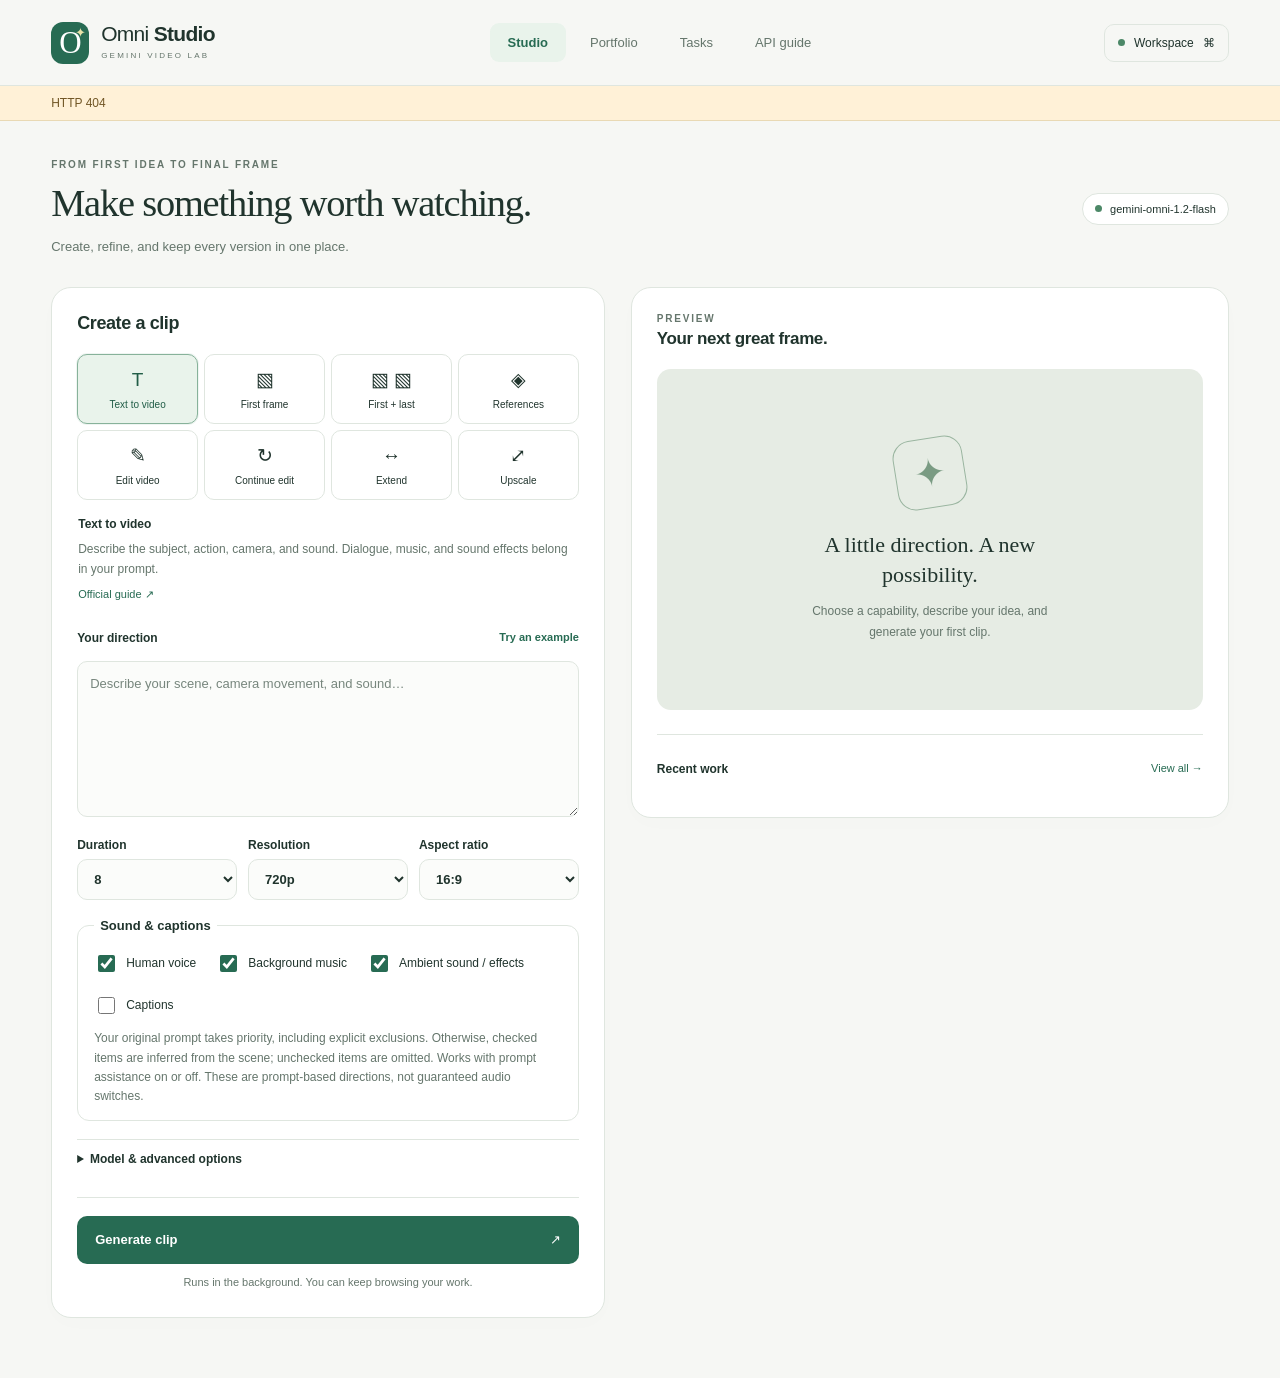
==== commit ab8c673b: "Restore sound controls with original prompt priority" ====
--- a/static/index.html
+++ b/static/index.html
@@ -8,7 +8,7 @@
       rel="icon"
       href="data:image/svg+xml,%3Csvg xmlns='http://www.w3.org/2000/svg' viewBox='0 0 32 32'%3E%3Crect width='32' height='32' rx='8' fill='%23276b53'/%3E%3Ccircle cx='15' cy='17' r='7' fill='none' stroke='%23fff' stroke-width='3'/%3E%3Cpath d='M24 4l1.3 3.2L28.5 8.5l-3.2 1.3L24 13l-1.3-3.2L19.5 8.5l3.2-1.3z' fill='%23fff'/%3E%3C/svg%3E"
     />
-    <link rel="stylesheet" href="/static/style.css?v=45" />
+    <link rel="stylesheet" href="/static/style.css?v=46" />
   </head>
   <body>
     <header class="topbar">
@@ -180,6 +180,18 @@
                 </select></label
               >
             </div>
+            <fieldset id="audioOptions" class="audio-options" aria-describedby="audioHelp">
+              <legend data-i18n="audioOptions">Sound & captions</legend>
+              <div class="audio-checks">
+                <label class="check"><input id="audioSpeech" type="checkbox" checked /><span data-i18n="audioSpeech">Human voice</span></label>
+                <label class="check"><input id="audioMusic" type="checkbox" checked /><span data-i18n="audioMusic">Background music</span></label>
+                <label class="check"><input id="audioEffects" type="checkbox" checked /><span data-i18n="audioEffects">Ambient sound / effects</span></label>
+                <label class="check"><input id="captions" type="checkbox" /><span data-i18n="captions">Captions</span></label>
+              </div>
+              <p id="audioHelp" data-i18n="audioHelp" class="subtle">Your prompt takes priority. Otherwise, checked items are inferred from the scene; unchecked items are omitted. These are prompt-based directions.</p>
+              <p id="audioExtendHelp" data-i18n="audioExtendHelp" class="subtle" hidden>Applies to the appended segment only.</p>
+            </fieldset>
+            <p id="audioUnavailable" data-i18n="audioUnavailable" class="subtle" hidden>Sound preferences are available for generation and extension. Editing does not support changing dialogue; upscaling takes no text instructions.</p>
             <details id="advanced" class="advanced">
               <summary data-i18n="advanced">Model & advanced options</summary>
               <label
@@ -571,7 +583,7 @@
       </form>
     </dialog>
     <div id="toast" class="toast" role="status" hidden></div>
-    <script src="/static/i18n.js?v=45"></script>
-    <script src="/static/app.js?v=45"></script>
+    <script src="/static/i18n.js?v=46"></script>
+    <script src="/static/app.js?v=46"></script>
   </body>
 </html>
--- a/static/style.css
+++ b/static/style.css
@@ -1364,3 +1364,10 @@
     transform: none;
   }
 }
+
+.audio-options { margin: 18px 0; padding: 14px 16px; border: 1px solid var(--line, #dce2dc); border-radius: 12px; min-width: 0; }
+.audio-options legend { padding: 0 6px; font-size: 13px; font-weight: 650; }
+.audio-checks { display: flex; flex-wrap: wrap; gap: 10px 20px; }
+.audio-checks .check { display: flex; align-items: center; gap: 8px; margin: 0; min-height: 32px; cursor: pointer; }
+.audio-checks input { width: 17px; height: 17px; flex: 0 0 auto; }
+.audio-options .subtle { margin: 8px 0 0; }
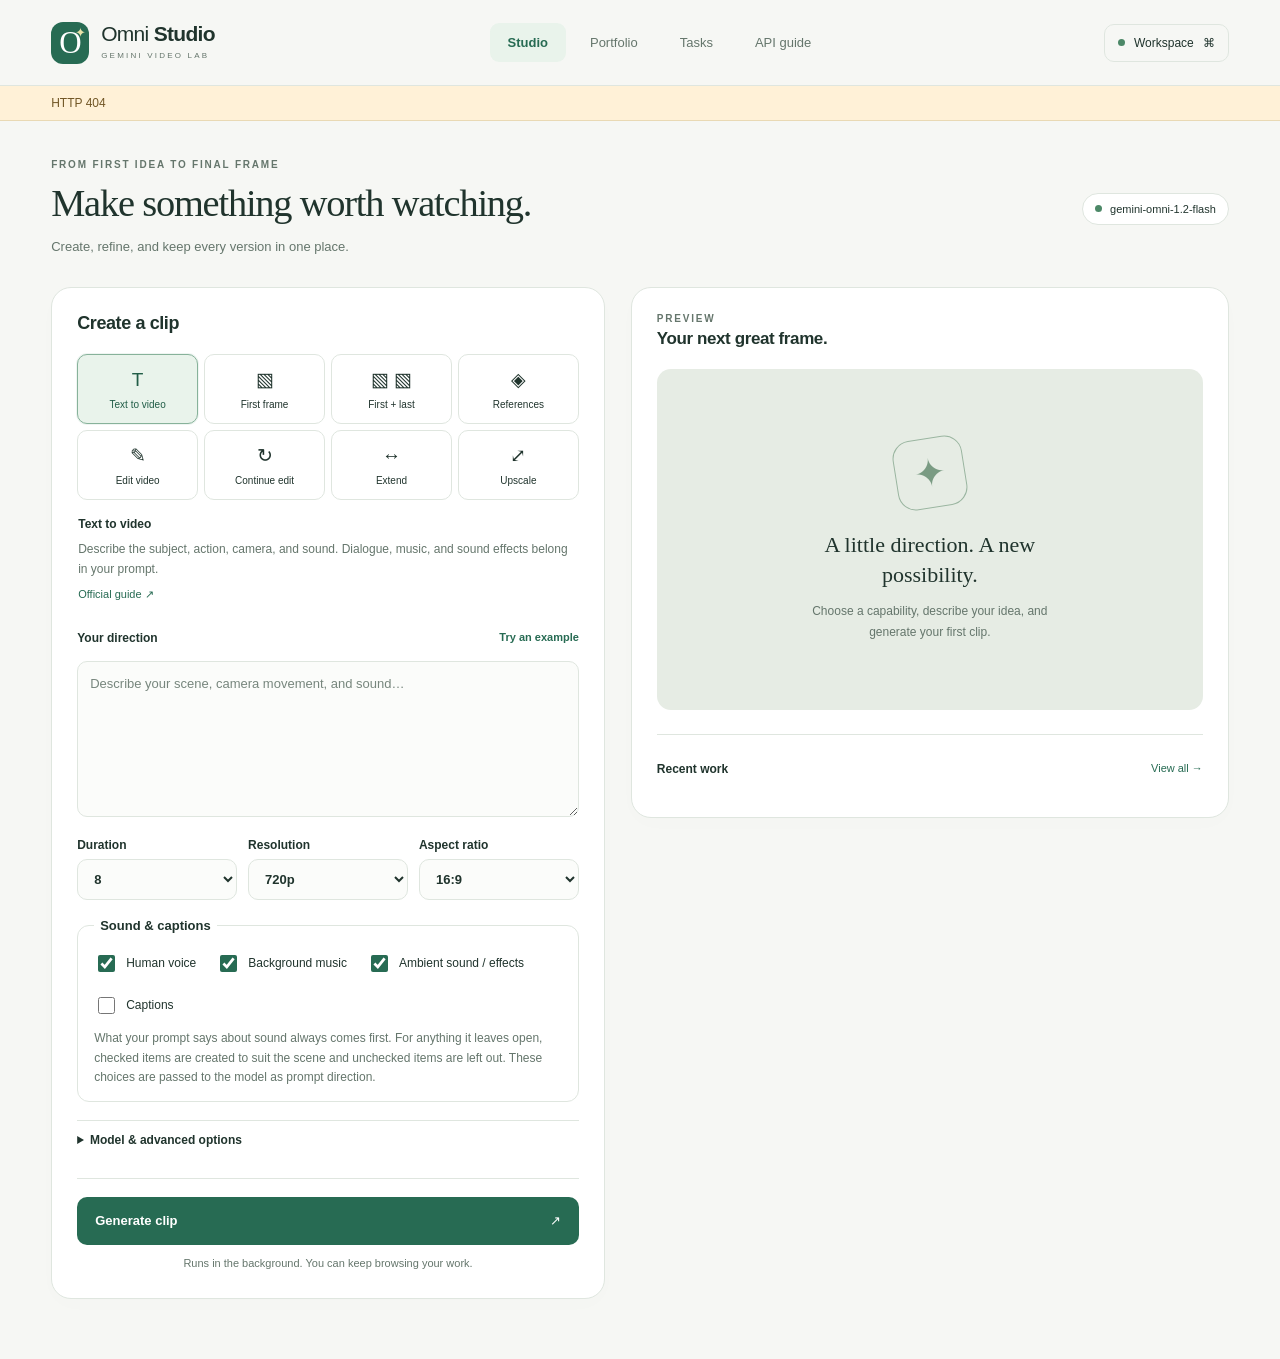
==== commit d6872ce7: "Show sound choices only where they apply; reuse older tasks with standard choices - Edit, continue a" ====
--- a/static/index.html
+++ b/static/index.html
@@ -8,7 +8,7 @@
       rel="icon"
       href="data:image/svg+xml,%3Csvg xmlns='http://www.w3.org/2000/svg' viewBox='0 0 32 32'%3E%3Crect width='32' height='32' rx='8' fill='%23276b53'/%3E%3Ccircle cx='15' cy='17' r='7' fill='none' stroke='%23fff' stroke-width='3'/%3E%3Cpath d='M24 4l1.3 3.2L28.5 8.5l-3.2 1.3L24 13l-1.3-3.2L19.5 8.5l3.2-1.3z' fill='%23fff'/%3E%3C/svg%3E"
     />
-    <link rel="stylesheet" href="/static/style.css?v=46" />
+    <link rel="stylesheet" href="/static/style.css?v=47" />
   </head>
   <body>
     <header class="topbar">
@@ -188,10 +188,9 @@
                 <label class="check"><input id="audioEffects" type="checkbox" checked /><span data-i18n="audioEffects">Ambient sound / effects</span></label>
                 <label class="check"><input id="captions" type="checkbox" /><span data-i18n="captions">Captions</span></label>
               </div>
-              <p id="audioHelp" data-i18n="audioHelp" class="subtle">Your prompt takes priority. Otherwise, checked items are inferred from the scene; unchecked items are omitted. These are prompt-based directions.</p>
+              <p id="audioHelp" data-i18n="audioHelp" class="subtle">What your prompt says about sound always comes first. For anything it leaves open, checked items are created to suit the scene and unchecked items are left out.</p>
               <p id="audioExtendHelp" data-i18n="audioExtendHelp" class="subtle" hidden>Applies to the appended segment only.</p>
             </fieldset>
-            <p id="audioUnavailable" data-i18n="audioUnavailable" class="subtle" hidden>Sound preferences are available for generation and extension. Editing does not support changing dialogue; upscaling takes no text instructions.</p>
             <details id="advanced" class="advanced">
               <summary data-i18n="advanced">Model & advanced options</summary>
               <label
@@ -583,7 +582,7 @@
       </form>
     </dialog>
     <div id="toast" class="toast" role="status" hidden></div>
-    <script src="/static/i18n.js?v=46"></script>
-    <script src="/static/app.js?v=46"></script>
+    <script src="/static/i18n.js?v=47"></script>
+    <script src="/static/app.js?v=47"></script>
   </body>
 </html>
